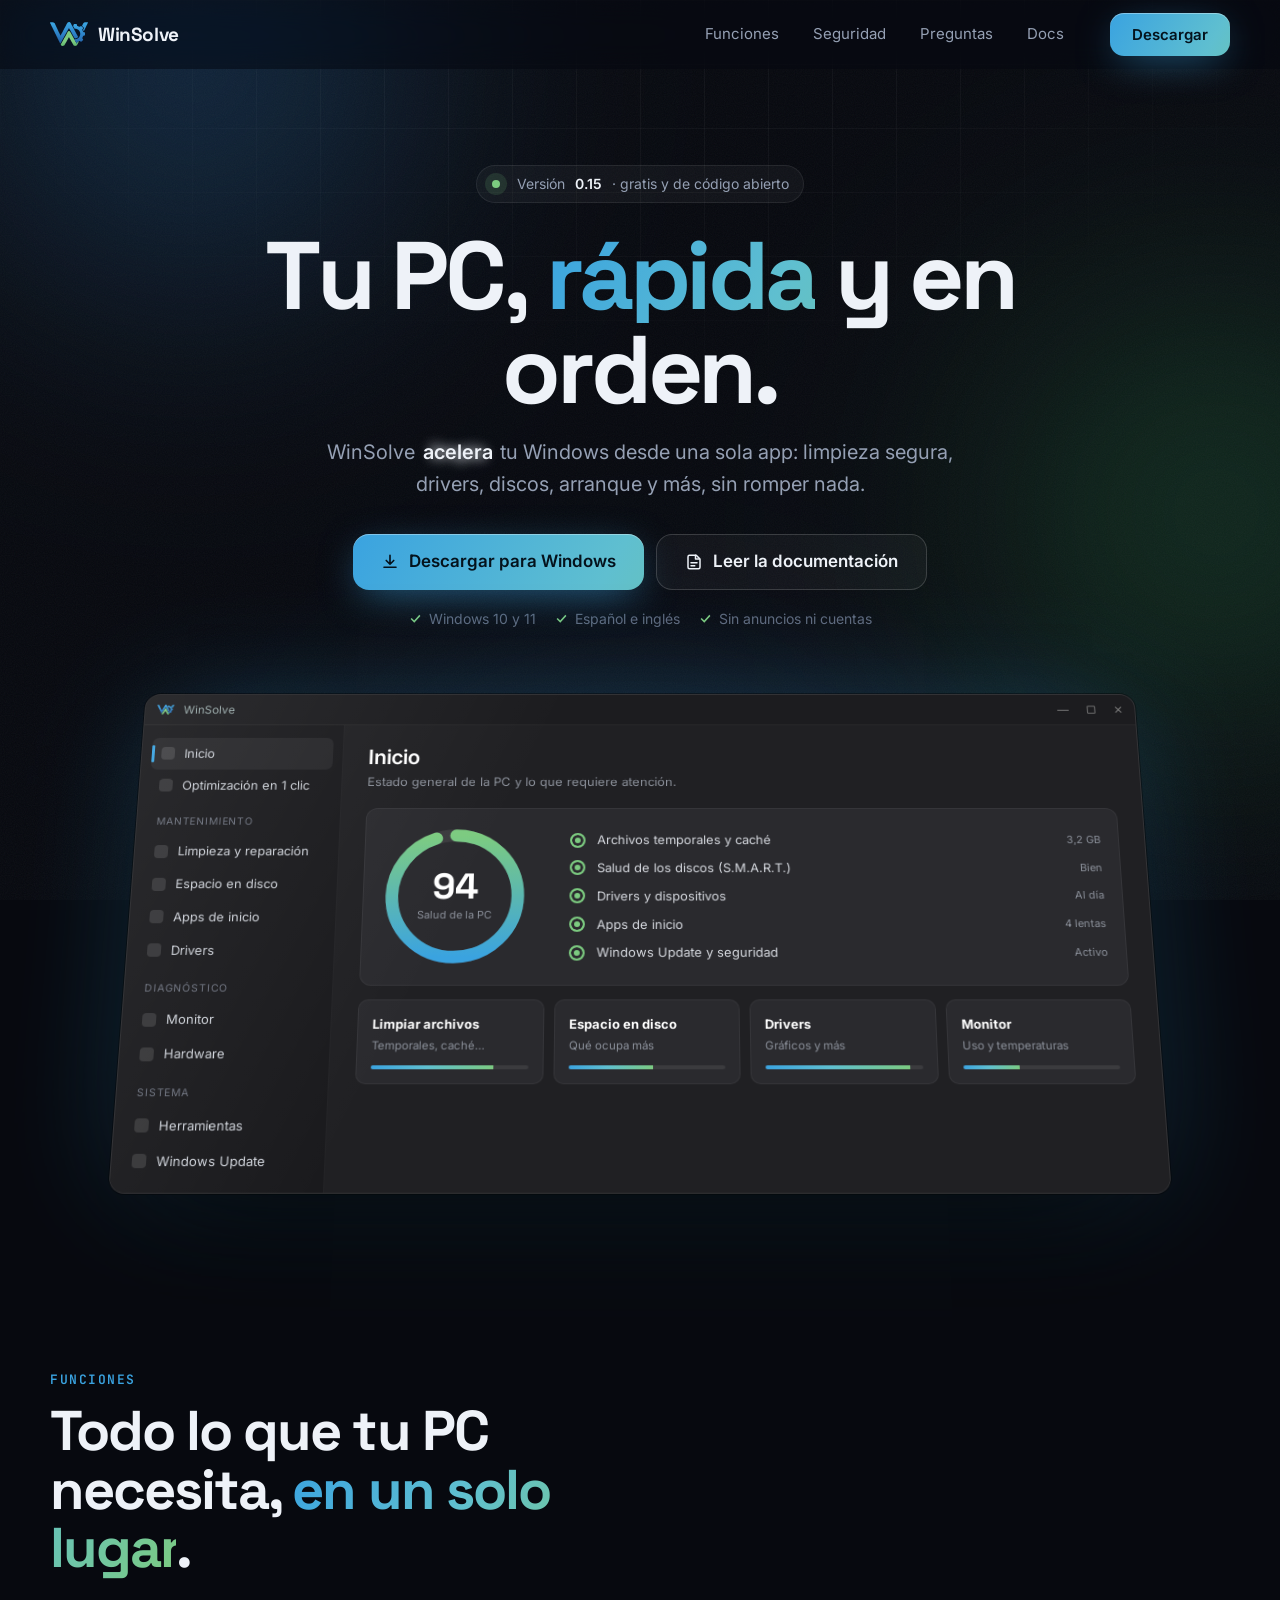
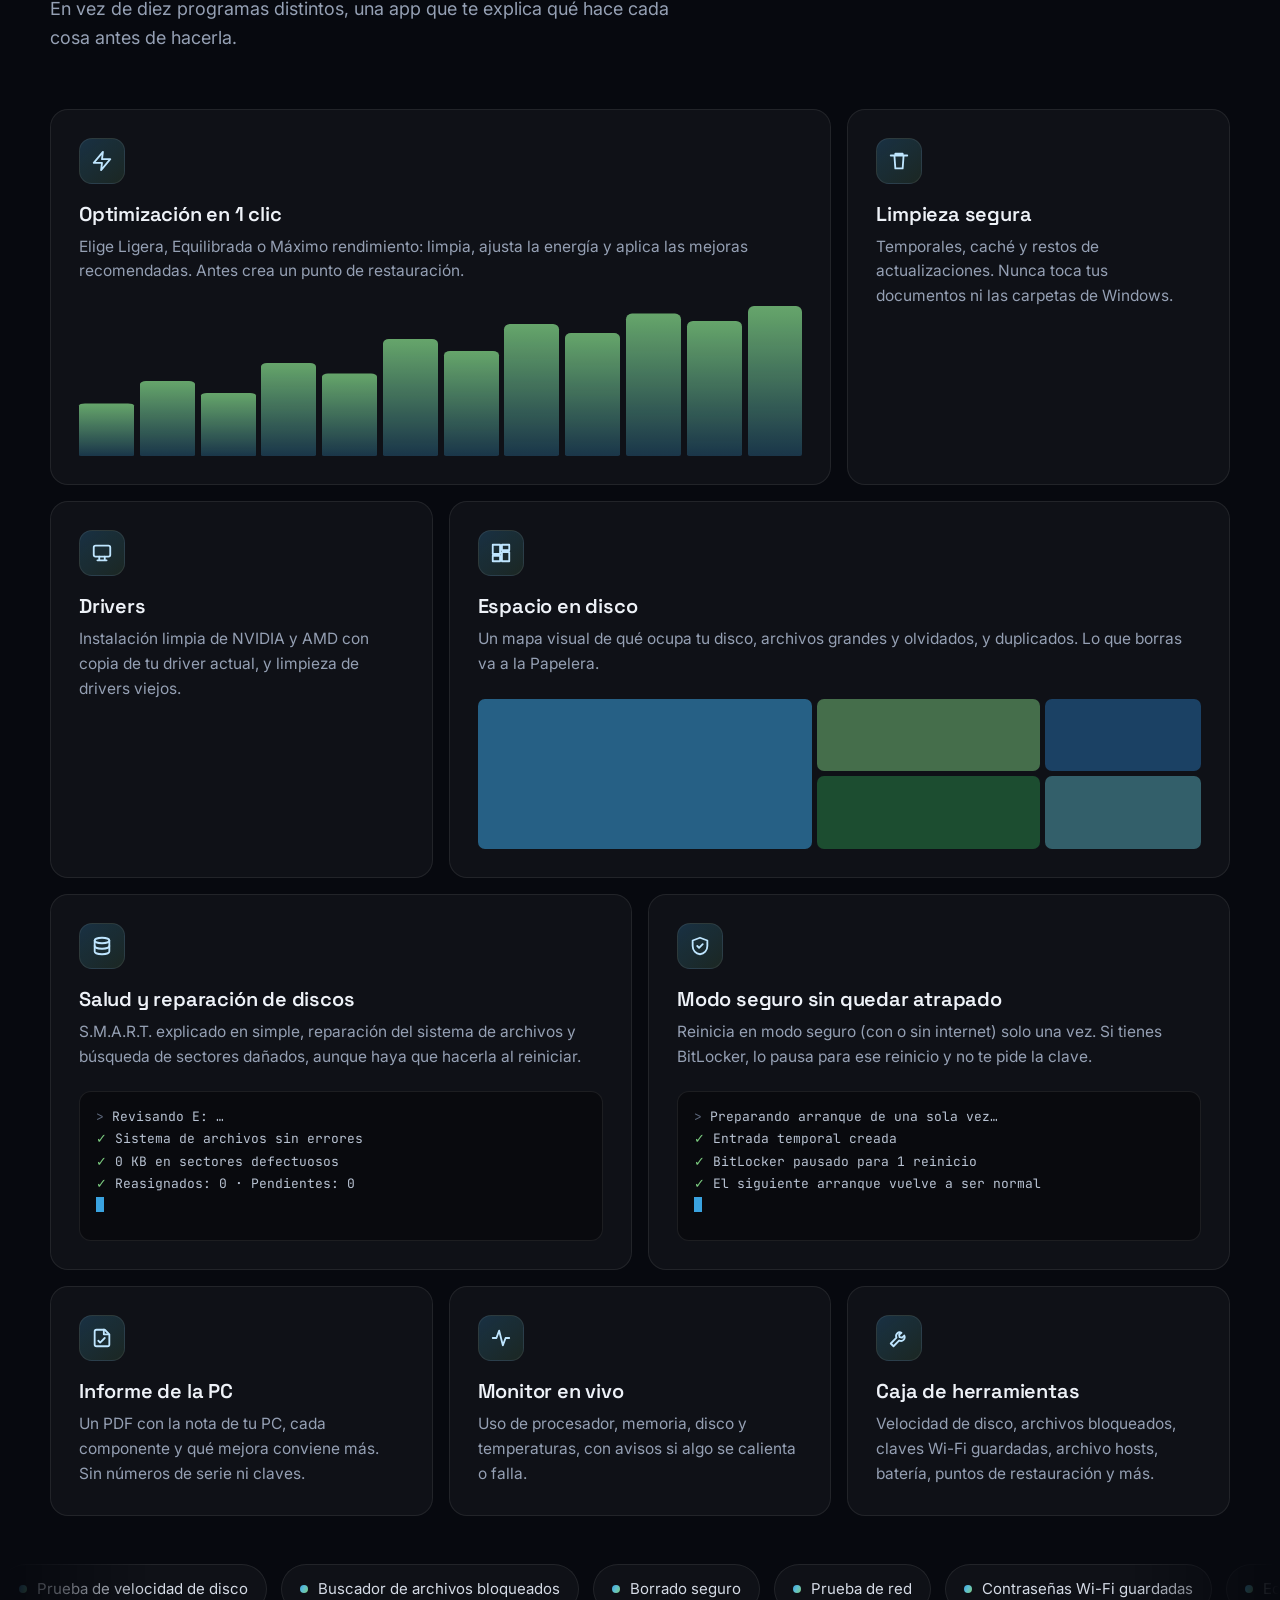
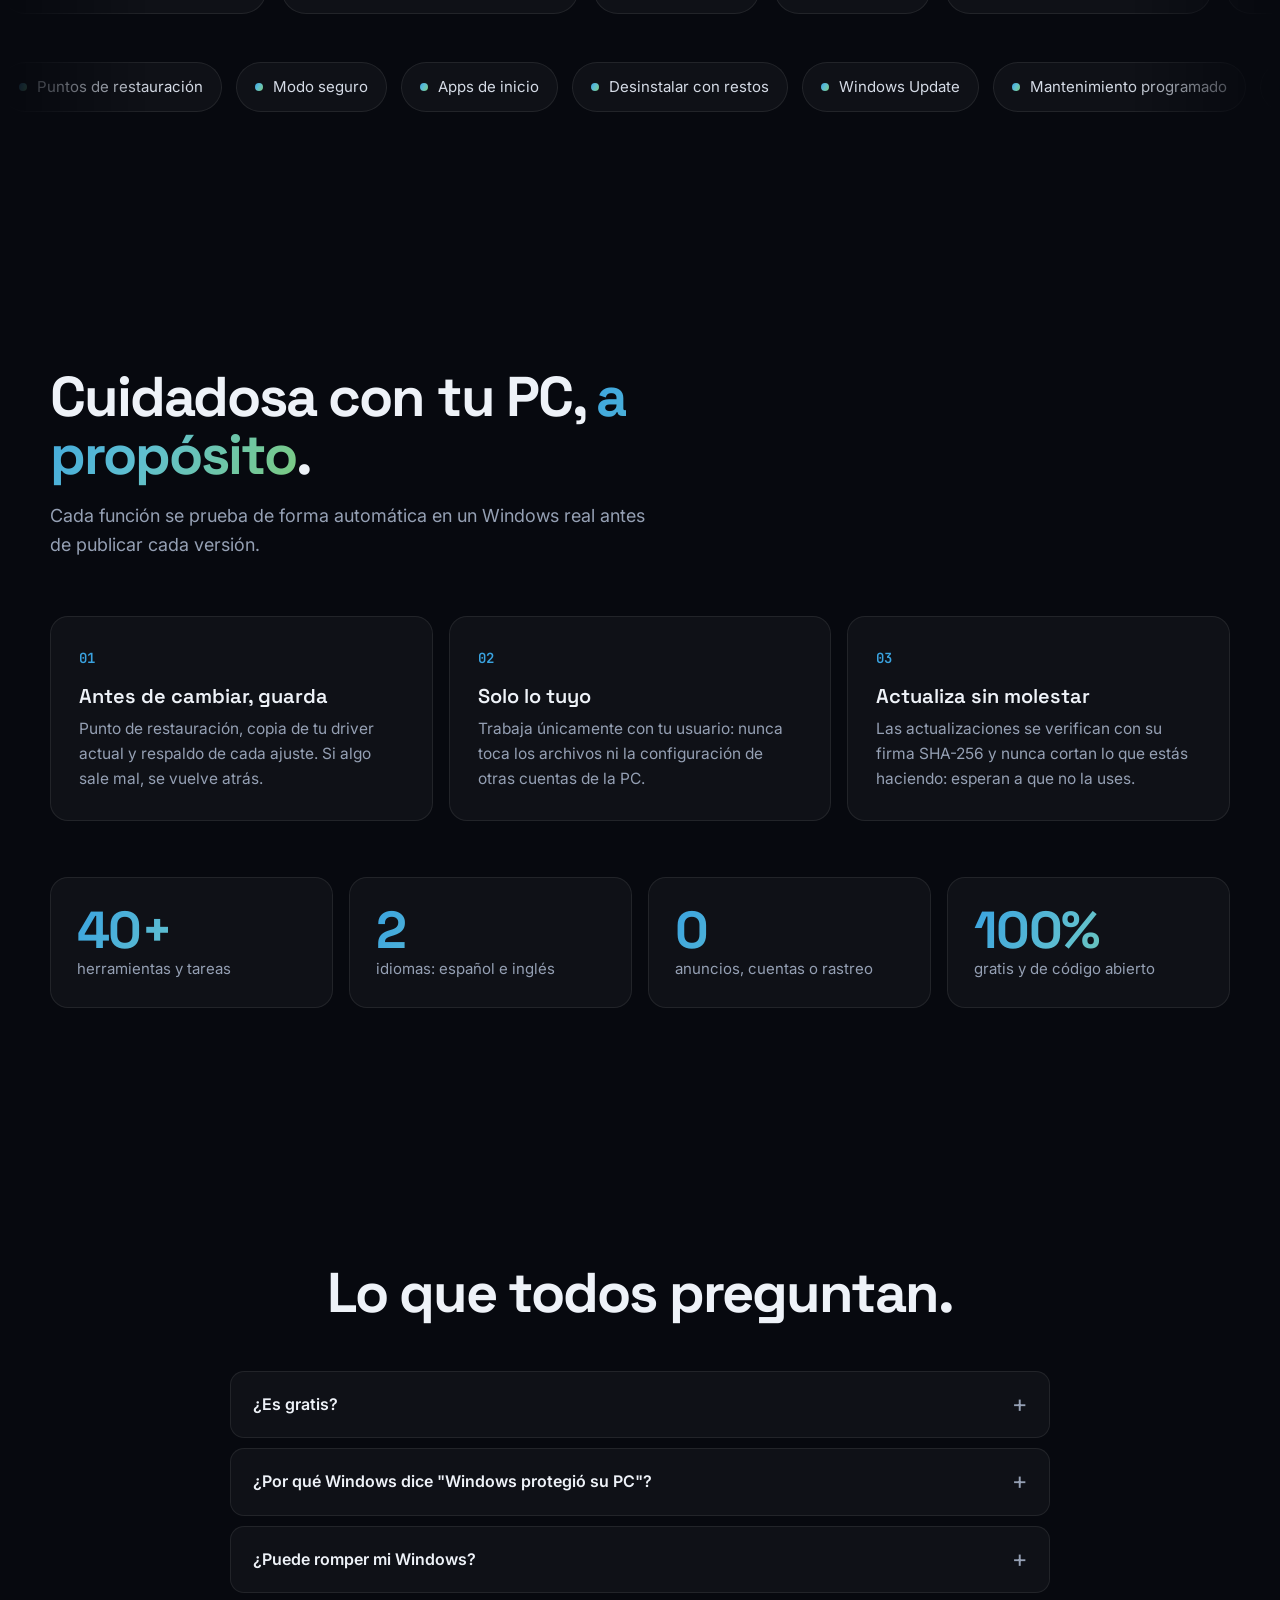
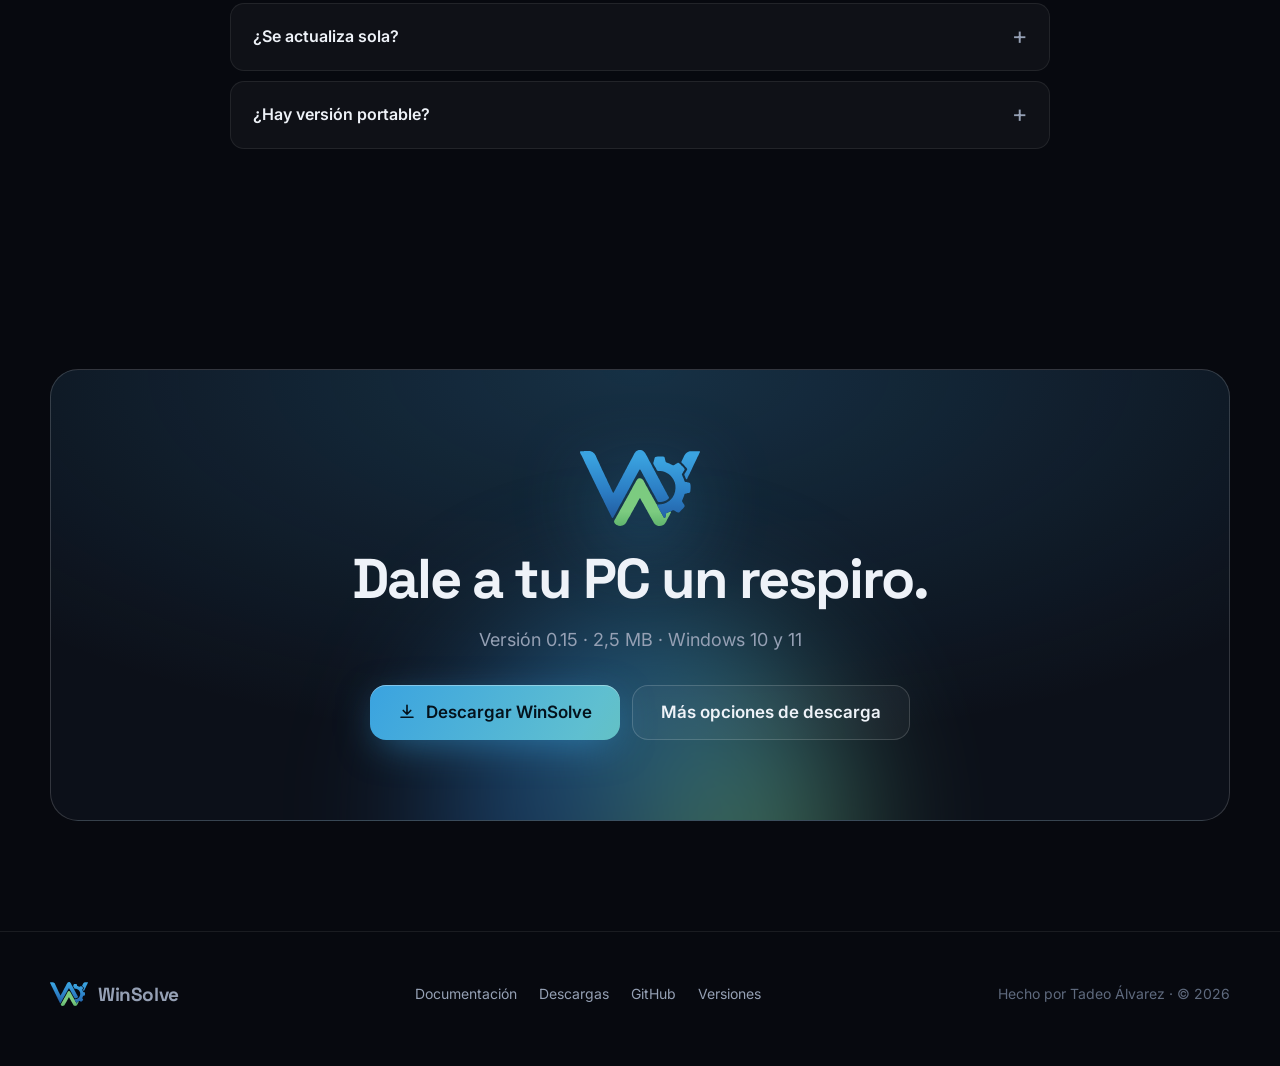
==== website/index.html @ 89dc23bc "Website: animated home page and docs with downloads, published with GitHub Pages website/ is a stati" ====
<!doctype html>
<html lang="es">
<head>
  <meta charset="utf-8">
  <meta name="viewport" content="width=device-width, initial-scale=1">
  <title>WinSolve — La navaja suiza para Windows</title>
  <meta name="description" content="WinSolve limpia, repara y acelera tu PC con Windows: limpieza segura, drivers, reparación de discos, modo seguro, informe de la PC y más. Gratis.">
  <meta name="theme-color" content="#07090f">
  <meta property="og:title" content="WinSolve — La navaja suiza para Windows">
  <meta property="og:description" content="Limpia, repara y acelera tu PC con Windows. Gratis y de código abierto.">
  <meta property="og:image" content="assets/logo-256.png">
  <link rel="icon" href="favicon.ico">
  <link rel="preconnect" href="https://fonts.googleapis.com">
  <link rel="preconnect" href="https://fonts.gstatic.com" crossorigin>
  <link href="https://fonts.googleapis.com/css2?family=Inter:wght@400;500;600;700&family=JetBrains+Mono:wght@500;600&family=Space+Grotesk:wght@500;600;700&display=swap" rel="stylesheet">
  <link rel="stylesheet" href="assets/site.css">
</head>
<body>
  <div class="progress" aria-hidden="true"></div>
  <div class="bg" aria-hidden="true"><div class="blob b1"></div><div class="blob b2"></div><div class="blob b3"></div><div class="grid"></div><div class="noise"></div></div>

  <nav class="nav">
    <div class="wrap">
      <a class="brand" href="#top"><img src="assets/logo.svg" alt="">WinSolve</a>
      <div class="links">
        <a href="#funciones">Funciones</a>
        <a href="#seguridad">Seguridad</a>
        <a href="#faq">Preguntas</a>
        <a class="keep" href="docs/">Docs</a>
      </div>
      <a class="btn primary cta" href="docs/#descargar">Descargar</a>
    </div>
  </nav>

  <header class="hero" id="top">
    <div class="wrap">
      <span class="badge reveal"><span class="dot"></span>Versión <b data-version>0.15</b> · gratis y de código abierto</span>
      <h1 class="split">Tu PC, <span class="grad">rápida</span> y en orden.</h1>
      <p class="lead reveal" style="--d:.5s">
        WinSolve
        <span class="rotator" aria-live="polite"><span>limpia</span><span>repara</span><span>acelera</span><span>protege</span></span>
        tu Windows desde una sola app: limpieza segura, drivers, discos, arranque y más, sin romper nada.
      </p>
      <div class="actions reveal" style="--d:.65s">
        <a class="btn primary big magnetic" href="https://github.com/TadeeUY/WinSolve/releases/latest/download/WinSolveSetup.exe">
          <svg viewBox="0 0 24 24" fill="none" stroke="currentColor" stroke-width="2.2" stroke-linecap="round" stroke-linejoin="round"><path d="M12 3v12m0 0 5-5m-5 5-5-5M4 19h16"/></svg>
          Descargar para Windows
        </a>
        <a class="btn big" href="docs/">
          <svg viewBox="0 0 24 24" fill="none" stroke="currentColor" stroke-width="2" stroke-linecap="round" stroke-linejoin="round"><path d="M4 5a2 2 0 0 1 2-2h9l5 5v11a2 2 0 0 1-2 2H6a2 2 0 0 1-2-2z"/><path d="M14 3v5h5M8 13h8M8 17h5"/></svg>
          Leer la documentación
        </a>
      </div>
      <div class="meta reveal" style="--d:.8s">
        <span><svg viewBox="0 0 24 24" fill="none" stroke="currentColor" stroke-width="2.4"><path d="m5 12 5 5 9-10"/></svg>Windows 10 y 11</span>
        <span><svg viewBox="0 0 24 24" fill="none" stroke="currentColor" stroke-width="2.4"><path d="m5 12 5 5 9-10"/></svg>Español e inglés</span>
        <span><svg viewBox="0 0 24 24" fill="none" stroke="currentColor" stroke-width="2.4"><path d="m5 12 5 5 9-10"/></svg>Sin anuncios ni cuentas</span>
      </div>

      <div class="stage reveal" style="--d:.9s">
        <div class="window" role="img" aria-label="Vista de la app WinSolve analizando la PC">
          <svg width="0" height="0" style="position:absolute"><defs><linearGradient id="rg" x1="0" x2="1"><stop offset="0" stop-color="#3aa3e0"/><stop offset="1" stop-color="#7ccb80"/></linearGradient></defs></svg>
          <div class="titlebar"><img src="assets/logo.svg" alt="">WinSolve<span class="ctl"><span>—</span><span>▢</span><span>✕</span></span></div>
          <div class="app">
            <aside class="side">
              <div class="it on"><i></i>Inicio</div>
              <div class="it"><i></i>Optimización en 1 clic</div>
              <div class="grp">MANTENIMIENTO</div>
              <div class="it"><i></i>Limpieza y reparación</div>
              <div class="it"><i></i>Espacio en disco</div>
              <div class="it"><i></i>Apps de inicio</div>
              <div class="it"><i></i>Drivers</div>
              <div class="grp">DIAGNÓSTICO</div>
              <div class="it"><i></i>Monitor</div>
              <div class="it"><i></i>Hardware</div>
              <div class="grp">SISTEMA</div>
              <div class="it"><i></i>Herramientas</div>
              <div class="it"><i></i>Windows Update</div>
            </aside>
            <div class="main">
              <h4>Inicio</h4>
              <div class="sub">Estado general de la PC y lo que requiere atención.</div>
              <div class="health">
                <div class="ring">
                  <svg viewBox="0 0 140 140" width="150" height="150"><circle class="track" cx="70" cy="70" r="60" fill="none" stroke-width="12"/><circle class="val" cx="70" cy="70" r="60" fill="none" stroke-width="12"/></svg>
                  <div class="num"><div><b>0</b><small>Salud de la PC</small></div></div>
                </div>
                <div class="checks">
                  <div class="check"><span class="st"></span>Archivos temporales y caché<span class="tag">3,2 GB</span></div>
                  <div class="check"><span class="st"></span>Salud de los discos (S.M.A.R.T.)<span class="tag">Bien</span></div>
                  <div class="check"><span class="st"></span>Drivers y dispositivos<span class="tag">Al día</span></div>
                  <div class="check"><span class="st"></span>Apps de inicio<span class="tag">4 lentas</span></div>
                  <div class="check"><span class="st"></span>Windows Update y seguridad<span class="tag">Activo</span></div>
                </div>
              </div>
              <div class="tiles">
                <div class="tile"><b>Limpiar archivos</b><span>Temporales, caché…</span><div class="bar"><i data-w="78%"></i></div></div>
                <div class="tile"><b>Espacio en disco</b><span>Qué ocupa más</span><div class="bar"><i data-w="54%"></i></div></div>
                <div class="tile"><b>Drivers</b><span>Gráficos y más</span><div class="bar"><i data-w="92%"></i></div></div>
                <div class="tile"><b>Monitor</b><span>Uso y temperaturas</span><div class="bar"><i data-w="36%"></i></div></div>
              </div>
            </div>
          </div>
        </div>
      </div>
    </div>
  </header>

  <section id="funciones">
    <div class="wrap">
      <span class="eyebrow reveal">Funciones</span>
      <h2 class="h2 reveal">Todo lo que tu PC necesita, <span class="grad">en un solo lugar</span>.</h2>
      <p class="sec-lead reveal">En vez de diez programas distintos, una app que te explica qué hace cada cosa antes de hacerla.</p>

      <div class="bento" data-stagger>
        <article class="card c4 reveal">
          <div class="ico"><svg viewBox="0 0 24 24" fill="none" stroke="currentColor" stroke-width="2" stroke-linecap="round" stroke-linejoin="round"><path d="M13 2 3 14h9l-1 8 10-12h-9z"/></svg></div>
          <h3>Optimización en 1 clic</h3>
          <p>Elige Ligera, Equilibrada o Máximo rendimiento: limpia, ajusta la energía y aplica las mejoras recomendadas. Antes crea un punto de restauración.</p>
          <div class="viz"><div class="bars"><i style="--h:.35"></i><i style="--h:.5"></i><i style="--h:.42"></i><i style="--h:.62"></i><i style="--h:.55"></i><i style="--h:.78"></i><i style="--h:.7"></i><i style="--h:.88"></i><i style="--h:.82"></i><i style="--h:.95"></i><i style="--h:.9"></i><i style="--h:1"></i></div></div>
        </article>
        <article class="card c2 reveal">
          <div class="ico"><svg viewBox="0 0 24 24" fill="none" stroke="currentColor" stroke-width="2" stroke-linecap="round" stroke-linejoin="round"><path d="M3 6h18M8 6V4h8v2m-9 0 1 14h8l1-14"/></svg></div>
          <h3>Limpieza segura</h3>
          <p>Temporales, caché y restos de actualizaciones. Nunca toca tus documentos ni las carpetas de Windows.</p>
        </article>
        <article class="card c2 reveal">
          <div class="ico"><svg viewBox="0 0 24 24" fill="none" stroke="currentColor" stroke-width="2" stroke-linecap="round" stroke-linejoin="round"><rect x="3" y="4" width="18" height="12" rx="2"/><path d="M7 20h10M9 16v4m6-4v4"/></svg></div>
          <h3>Drivers</h3>
          <p>Instalación limpia de NVIDIA y AMD con copia de tu driver actual, y limpieza de drivers viejos.</p>
        </article>
        <article class="card c4 reveal">
          <div class="ico"><svg viewBox="0 0 24 24" fill="none" stroke="currentColor" stroke-width="2" stroke-linecap="round" stroke-linejoin="round"><path d="M3 3h8v10H3zM13 3h8v6h-8zM13 11h8v10h-8zM3 15h8v6H3z"/></svg></div>
          <h3>Espacio en disco</h3>
          <p>Un mapa visual de qué ocupa tu disco, archivos grandes y olvidados, y duplicados. Lo que borras va a la Papelera.</p>
          <div class="viz"><div class="treemap"><i></i><i></i><i></i><i></i><i></i></div></div>
        </article>
        <article class="card c3 reveal">
          <div class="ico"><svg viewBox="0 0 24 24" fill="none" stroke="currentColor" stroke-width="2" stroke-linecap="round" stroke-linejoin="round"><ellipse cx="12" cy="6" rx="8" ry="3"/><path d="M4 6v12c0 1.7 3.6 3 8 3s8-1.3 8-3V6"/><path d="M4 12c0 1.7 3.6 3 8 3s8-1.3 8-3"/></svg></div>
          <h3>Salud y reparación de discos</h3>
          <p>S.M.A.R.T. explicado en simple, reparación del sistema de archivos y búsqueda de sectores dañados, aunque haya que hacerla al reiniciar.</p>
          <div class="viz"><div class="term"><span class="dim">&gt;</span> Revisando E: …<br><span class="ok">✓</span> Sistema de archivos sin errores<br><span class="ok">✓</span> 0 KB en sectores defectuosos<br><span class="ok">✓</span> Reasignados: 0 · Pendientes: 0<br><span class="cursor"></span></div></div>
        </article>
        <article class="card c3 reveal">
          <div class="ico"><svg viewBox="0 0 24 24" fill="none" stroke="currentColor" stroke-width="2" stroke-linecap="round" stroke-linejoin="round"><path d="M12 3 4 6v6c0 5 3.4 8.6 8 9 4.6-.4 8-4 8-9V6z"/><path d="m9 12 2 2 4-4"/></svg></div>
          <h3>Modo seguro sin quedar atrapado</h3>
          <p>Reinicia en modo seguro (con o sin internet) solo una vez. Si tienes BitLocker, lo pausa para ese reinicio y no te pide la clave.</p>
          <div class="viz"><div class="term"><span class="dim">&gt;</span> Preparando arranque de una sola vez…<br><span class="ok">✓</span> Entrada temporal creada<br><span class="ok">✓</span> BitLocker pausado para 1 reinicio<br><span class="ok">✓</span> El siguiente arranque vuelve a ser normal<br><span class="cursor"></span></div></div>
        </article>
        <article class="card c2 reveal">
          <div class="ico"><svg viewBox="0 0 24 24" fill="none" stroke="currentColor" stroke-width="2" stroke-linecap="round" stroke-linejoin="round"><path d="M4 5a2 2 0 0 1 2-2h9l5 5v11a2 2 0 0 1-2 2H6a2 2 0 0 1-2-2z"/><path d="M14 3v5h5"/><path d="M8 15l2 2 5-5"/></svg></div>
          <h3>Informe de la PC</h3>
          <p>Un PDF con la nota de tu PC, cada componente y qué mejora conviene más. Sin números de serie ni claves.</p>
        </article>
        <article class="card c2 reveal">
          <div class="ico"><svg viewBox="0 0 24 24" fill="none" stroke="currentColor" stroke-width="2" stroke-linecap="round" stroke-linejoin="round"><path d="M3 12h4l3-8 4 16 3-8h4"/></svg></div>
          <h3>Monitor en vivo</h3>
          <p>Uso de procesador, memoria, disco y temperaturas, con avisos si algo se calienta o falla.</p>
        </article>
        <article class="card c2 reveal">
          <div class="ico"><svg viewBox="0 0 24 24" fill="none" stroke="currentColor" stroke-width="2" stroke-linecap="round" stroke-linejoin="round"><path d="M14.7 6.3a4 4 0 0 0-5.4 5.4L3 18l3 3 6.3-6.3a4 4 0 0 0 5.4-5.4l-2.4 2.4-2.6-.6-.6-2.6z"/></svg></div>
          <h3>Caja de herramientas</h3>
          <p>Velocidad de disco, archivos bloqueados, claves Wi-Fi guardadas, archivo hosts, batería, puntos de restauración y más.</p>
        </article>
      </div>
    </div>

    <div class="marquee" aria-label="Herramientas incluidas">
      <div class="track">
        <span class="chip"><i></i>Prueba de velocidad de disco</span><span class="chip"><i></i>Buscador de archivos bloqueados</span><span class="chip"><i></i>Borrado seguro</span><span class="chip"><i></i>Prueba de red</span><span class="chip"><i></i>Contraseñas Wi-Fi guardadas</span><span class="chip"><i></i>Editor del archivo hosts</span><span class="chip"><i></i>Informe de batería</span><span class="chip"><i></i>Menú de clic derecho</span>
      </div>
    </div>
    <div class="marquee rev" aria-hidden="true">
      <div class="track">
        <span class="chip"><i></i>Puntos de restauración</span><span class="chip"><i></i>Modo seguro</span><span class="chip"><i></i>Apps de inicio</span><span class="chip"><i></i>Desinstalar con restos</span><span class="chip"><i></i>Windows Update</span><span class="chip"><i></i>Mantenimiento programado</span><span class="chip"><i></i>Ajustes de privacidad</span><span class="chip"><i></i>Duplicados</span>
      </div>
    </div>
  </section>

  <section id="seguridad">
    <div class="wrap">
      <span class="eyebrow reveal">Hecha para no romper nada</span>
      <h2 class="h2 reveal">Cuidadosa con tu PC, <span class="grad">a propósito</span>.</h2>
      <p class="sec-lead reveal">Cada función se prueba de forma automática en un Windows real antes de publicar cada versión.</p>
      <div class="steps" data-stagger>
        <div class="step reveal"><h3>Antes de cambiar, guarda</h3><p>Punto de restauración, copia de tu driver actual y respaldo de cada ajuste. Si algo sale mal, se vuelve atrás.</p></div>
        <div class="step reveal"><h3>Solo lo tuyo</h3><p>Trabaja únicamente con tu usuario: nunca toca los archivos ni la configuración de otras cuentas de la PC.</p></div>
        <div class="step reveal"><h3>Actualiza sin molestar</h3><p>Las actualizaciones se verifican con su firma SHA-256 y nunca cortan lo que estás haciendo: esperan a que no la uses.</p></div>
      </div>
      <div class="stats" data-stagger>
        <div class="stat reveal"><b data-count="40" data-suffix="+">0</b><span>herramientas y tareas</span></div>
        <div class="stat reveal"><b data-count="2">0</b><span>idiomas: español e inglés</span></div>
        <div class="stat reveal"><b data-count="0">0</b><span>anuncios, cuentas o rastreo</span></div>
        <div class="stat reveal"><b data-count="100" data-suffix="%">0</b><span>gratis y de código abierto</span></div>
      </div>
    </div>
  </section>

  <section id="faq">
    <div class="wrap center">
      <span class="eyebrow reveal">Preguntas frecuentes</span>
      <h2 class="h2 reveal">Lo que todos preguntan.</h2>
      <div class="faq" style="text-align:left" data-stagger>
        <details class="reveal"><summary>¿Es gratis?</summary><p>Sí, totalmente. No tiene versión paga, anuncios ni cuenta. El código está en GitHub.</p></details>
        <details class="reveal"><summary>¿Por qué Windows dice "Windows protegió su PC"?</summary><p>Porque el instalador todavía no tiene firma digital y SmartScreen no conoce el archivo. Toca <b>Más información → Ejecutar de todas formas</b>. Puedes comprobar que el archivo es el original con su SHA-256, que aparece en la página de descarga.</p></details>
        <details class="reveal"><summary>¿Puede romper mi Windows?</summary><p>Está hecha para no hacerlo: antes de cambios grandes crea un punto de restauración, guarda copias de lo que modifica y nunca borra tus archivos personales ni carpetas del sistema. Todo lo que borra a mano va a la Papelera.</p></details>
        <details class="reveal"><summary>¿Se actualiza sola?</summary><p>Te avisa cuando hay una versión nueva. Si activas la actualización automática, se instala sola sin abrir ventanas y sin cortar nada de lo que estés haciendo.</p></details>
        <details class="reveal"><summary>¿Hay versión portable?</summary><p>Sí: <b>WinSolve-Portable.exe</b> funciona sin instalar, por ejemplo desde un pendrive.</p></details>
      </div>
    </div>
  </section>

  <section>
    <div class="wrap">
      <div class="cta-box reveal">
        <div class="orb" aria-hidden="true"></div>
        <img class="logo" src="assets/logo.svg" alt="">
        <h2 class="h2" style="margin-inline:auto">Dale a tu PC un respiro.</h2>
        <p class="sec-lead" style="margin:0 auto 30px">Versión <span data-version>0.15</span> · <span data-size-setup>2,5 MB</span> · Windows 10 y 11</p>
        <div class="actions" style="display:flex;flex-wrap:wrap;gap:12px;justify-content:center">
          <a class="btn primary big magnetic" href="https://github.com/TadeeUY/WinSolve/releases/latest/download/WinSolveSetup.exe">
            <svg viewBox="0 0 24 24" fill="none" stroke="currentColor" stroke-width="2.2" stroke-linecap="round" stroke-linejoin="round"><path d="M12 3v12m0 0 5-5m-5 5-5-5M4 19h16"/></svg>
            Descargar WinSolve
          </a>
          <a class="btn big" href="docs/#descargar">Más opciones de descarga</a>
        </div>
      </div>
    </div>
  </section>

  <footer>
    <div class="wrap">
      <a class="brand" href="#top"><img src="assets/logo.svg" alt="">WinSolve</a>
      <div class="fl">
        <a href="docs/">Documentación</a>
        <a href="docs/#descargar">Descargas</a>
        <a href="https://github.com/TadeeUY/WinSolve">GitHub</a>
        <a href="https://github.com/TadeeUY/WinSolve/releases">Versiones</a>
      </div>
      <span>Hecho por Tadeo Álvarez · © <span id="yr">2026</span></span>
    </div>
  </footer>

  <script src="assets/site.js"></script>
  <script>document.getElementById("yr").textContent = new Date().getFullYear();</script>
</body>
</html>
---- website/assets/site.css ----
/* WinSolve website: shared styles for the home page and the docs. */
:root {
  --bg: #07090f;
  --bg-2: #0c1019;
  --card: rgba(255, 255, 255, 0.035);
  --card-solid: #111624;
  --border: rgba(255, 255, 255, 0.08);
  --border-hi: rgba(255, 255, 255, 0.16);
  --text: #eef2f8;
  --muted: #95a0b4;
  --dim: #5f6a7e;
  --blue: #3aa3e0;
  --blue-2: #2b7cc3;
  --blue-3: #1e4f92;
  --green: #7ccb80;
  --green-2: #2a8a4a;
  --warn: #f2c94c;
  --grad: linear-gradient(120deg, #3aa3e0 0%, #5fbfd0 45%, #7ccb80 100%);
  --radius: 18px;
  --shadow: 0 30px 80px -30px rgba(0, 0, 0, 0.7);
  --font: "Inter", system-ui, -apple-system, "Segoe UI", sans-serif;
  --display: "Space Grotesk", "Inter", system-ui, sans-serif;
  --mono: "JetBrains Mono", ui-monospace, Consolas, monospace;
}

* { box-sizing: border-box; }
html { scroll-behavior: smooth; -webkit-text-size-adjust: 100%; }
body {
  margin: 0;
  background: var(--bg);
  color: var(--text);
  font: 400 16px/1.6 var(--font);
  overflow-x: hidden;
  -webkit-font-smoothing: antialiased;
}
::selection { background: rgba(58, 163, 224, 0.35); }
a { color: inherit; text-decoration: none; }
img, svg { display: block; max-width: 100%; }
.wrap { width: min(1180px, 100% - 32px); margin-inline: auto; }

/* ───────── Background: aurora + grid + noise ───────── */
.bg { position: fixed; inset: 0; z-index: -1; overflow: hidden; pointer-events: none; }
.bg .blob {
  position: absolute; width: 60vmax; height: 60vmax; border-radius: 50%;
  filter: blur(90px); opacity: 0.32; mix-blend-mode: screen;
  animation: drift 26s ease-in-out infinite alternate;
}
.bg .b1 { background: radial-gradient(circle, #2b7cc3 0%, transparent 65%); top: -25vmax; left: -15vmax; }
.bg .b2 { background: radial-gradient(circle, #2a8a4a 0%, transparent 65%); top: 10vmax; right: -25vmax; animation-duration: 32s; animation-delay: -8s; }
.bg .b3 { background: radial-gradient(circle, #1e4f92 0%, transparent 65%); bottom: -35vmax; left: 20vmax; animation-duration: 38s; animation-delay: -16s; }
@keyframes drift {
  0% { transform: translate(0, 0) scale(1); }
  50% { transform: translate(6vmax, 4vmax) scale(1.12); }
  100% { transform: translate(-4vmax, 7vmax) scale(0.95); }
}
.bg .grid {
  position: absolute; inset: 0;
  background-image:
    linear-gradient(rgba(255, 255, 255, 0.035) 1px, transparent 1px),
    linear-gradient(90deg, rgba(255, 255, 255, 0.035) 1px, transparent 1px);
  background-size: 64px 64px;
  mask-image: radial-gradient(ellipse 80% 60% at 50% 0%, #000 30%, transparent 75%);
  -webkit-mask-image: radial-gradient(ellipse 80% 60% at 50% 0%, #000 30%, transparent 75%);
}
.bg .noise {
  position: absolute; inset: -50%; opacity: 0.05;
  background-image: url("data:image/svg+xml;utf8,<svg xmlns='http://www.w3.org/2000/svg' width='160' height='160'><filter id='n'><feTurbulence type='fractalNoise' baseFrequency='0.9' numOctaves='3' stitchTiles='stitch'/></filter><rect width='100%' height='100%' filter='url(%23n)'/></svg>");
}

/* ───────── Nav ───────── */
.nav {
  position: sticky; top: 0; z-index: 50;
  backdrop-filter: blur(14px) saturate(140%); -webkit-backdrop-filter: blur(14px) saturate(140%);
  background: rgba(7, 9, 15, 0.55);
  border-bottom: 1px solid transparent;
  transition: border-color .3s, background .3s;
}
.nav.scrolled { border-bottom-color: var(--border); background: rgba(7, 9, 15, 0.78); }
.nav .wrap { display: flex; align-items: center; gap: 24px; height: 68px; }
.brand { display: flex; align-items: center; gap: 10px; font: 700 19px/1 var(--display); letter-spacing: -0.02em; }
.brand img { width: 38px; height: auto; }
.nav .links { display: flex; gap: 6px; margin-left: auto; }
.nav .links a {
  padding: 8px 14px; border-radius: 999px; color: var(--muted); font-size: 15px;
  transition: color .2s, background .2s;
}
.nav .links a:hover, .nav .links a.active { color: var(--text); background: rgba(255, 255, 255, 0.06); }
.nav .cta { margin-left: 8px; }
@media (max-width: 760px) {
  .nav .links a:not(.keep) { display: none; }
  .nav .cta { display: none; }
}

/* ───────── Buttons ───────── */
.btn {
  --x: 50%; --y: 50%;
  position: relative; display: inline-flex; align-items: center; justify-content: center; gap: 10px;
  padding: 14px 22px; border-radius: 14px; font: 600 15px/1 var(--font);
  border: 1px solid var(--border-hi); background: rgba(255, 255, 255, 0.04); color: var(--text);
  cursor: pointer; overflow: hidden; isolation: isolate;
  transition: transform .25s cubic-bezier(.2, .8, .2, 1), border-color .25s, box-shadow .25s, background .25s;
}
.btn:hover { border-color: rgba(255, 255, 255, 0.3); background: rgba(255, 255, 255, 0.07); }
.btn svg { width: 18px; height: 18px; flex: none; }
.btn.primary {
  border: 0; color: #04121c;
  background: var(--grad); background-size: 200% 100%;
  box-shadow: 0 10px 40px -10px rgba(58, 163, 224, 0.65), inset 0 1px 0 rgba(255, 255, 255, 0.35);
  animation: sheen 6s ease-in-out infinite;
}
.btn.primary::before {
  content: ""; position: absolute; inset: 0; z-index: -1;
  background: radial-gradient(160px circle at var(--x) var(--y), rgba(255, 255, 255, 0.45), transparent 60%);
  opacity: 0; transition: opacity .3s;
}
.btn.primary:hover::before { opacity: 1; }
.btn.primary:hover { box-shadow: 0 16px 60px -12px rgba(124, 203, 128, 0.7), inset 0 1px 0 rgba(255, 255, 255, 0.35); }
.btn.big { padding: 18px 28px; font-size: 17px; border-radius: 16px; }
@keyframes sheen { 0%, 100% { background-position: 0% 50%; } 50% { background-position: 100% 50%; } }
.btn small { font-weight: 500; opacity: .75; font-size: 13px; }

/* ───────── Hero ───────── */
.hero { position: relative; padding: 96px 0 40px; text-align: center; }
.badge {
  display: inline-flex; align-items: center; gap: 10px; padding: 7px 14px 7px 8px;
  border: 1px solid var(--border); border-radius: 999px; background: rgba(255, 255, 255, 0.04);
  color: var(--muted); font-size: 14px;
}
.badge .dot { position: relative; width: 22px; height: 22px; display: grid; place-items: center; border-radius: 50%; background: rgba(124, 203, 128, .15); }
.badge .dot::after { content: ""; width: 8px; height: 8px; border-radius: 50%; background: var(--green); box-shadow: 0 0 0 0 rgba(124, 203, 128, .7); animation: ping 2s infinite; }
@keyframes ping { 0% { box-shadow: 0 0 0 0 rgba(124, 203, 128, .6); } 80%, 100% { box-shadow: 0 0 0 10px rgba(124, 203, 128, 0); } }
.badge b { color: var(--text); font-weight: 600; }
.hero h1 {
  margin: 26px auto 18px; max-width: 14ch;
  font: 700 clamp(44px, 8.4vw, 96px)/0.98 var(--display); letter-spacing: -0.045em;
}
.hero h1 .grad {
  background: var(--grad); background-size: 200% 100%; -webkit-background-clip: text; background-clip: text; color: transparent;
  animation: sheen 8s ease-in-out infinite;
}
.rotator { display: inline-grid; vertical-align: bottom; color: var(--text); font-weight: 600; }
.rotator span { grid-area: 1 / 1; opacity: 0; transform: translateY(40%) rotateX(-60deg); filter: blur(6px); transition: all .7s cubic-bezier(.2, .8, .2, 1); }
.rotator span.on { opacity: 1; transform: none; filter: none; }
.rotator span.off { opacity: 0; transform: translateY(-40%) rotateX(60deg); filter: blur(6px); }
.hero p.lead { max-width: 640px; margin: 0 auto; color: var(--muted); font-size: clamp(17px, 2.2vw, 20px); }
.hero .actions { display: flex; flex-wrap: wrap; justify-content: center; gap: 12px; margin-top: 34px; }
.hero .meta { margin-top: 18px; color: var(--dim); font-size: 14px; display: flex; flex-wrap: wrap; justify-content: center; gap: 6px 18px; }
.hero .meta span { display: inline-flex; align-items: center; gap: 6px; }
.hero .meta svg { width: 15px; height: 15px; color: var(--green); }

/* Split letters (hero title) */
.split .ch { display: inline-block; opacity: 0; transform: translateY(0.5em); filter: blur(8px); animation: rise .9s cubic-bezier(.2, .8, .2, 1) forwards; }
.split .grad.ch { animation: rise .9s cubic-bezier(.2, .8, .2, 1) forwards, sheen 8s ease-in-out infinite; }
@keyframes rise { to { opacity: 1; transform: none; filter: none; } }

/* ───────── App mockup ───────── */
.stage { perspective: 1600px; margin: 64px auto 0; max-width: 1040px; }
.window {
  position: relative; border-radius: 16px; overflow: hidden;
  background: #1c1c1f; border: 1px solid rgba(255, 255, 255, 0.1);
  box-shadow: 0 60px 120px -40px rgba(0, 0, 0, .85), 0 0 0 1px rgba(0, 0, 0, .4), 0 0 120px -20px rgba(58, 163, 224, .35);
  transform: rotateX(16deg) scale(.94); transform-origin: 50% 0;
  transition: transform .2s linear;
  text-align: left; font-size: 13px;
}
.window::after {
  content: ""; position: absolute; inset: 0; pointer-events: none;
  background: linear-gradient(115deg, rgba(255, 255, 255, .07), transparent 35%);
}
.titlebar { height: 34px; display: flex; align-items: center; gap: 10px; padding: 0 12px; color: #9aa; font-size: 12px; border-bottom: 1px solid rgba(255, 255, 255, .05); }
.titlebar img { width: 18px; }
.titlebar .ctl { margin-left: auto; display: flex; gap: 18px; color: #777; }
.app { display: grid; grid-template-columns: 210px 1fr; min-height: 470px; }
.side { background: #1a1a1d; padding: 14px 10px; border-right: 1px solid rgba(255, 255, 255, .04); }
.side .grp { color: #6f7480; font-size: 10.5px; letter-spacing: .08em; margin: 14px 10px 6px; }
.side .it { display: flex; align-items: center; gap: 10px; padding: 7px 10px; border-radius: 7px; color: #cfd3da; position: relative; }
.side .it i { width: 14px; height: 14px; border-radius: 4px; background: rgba(255, 255, 255, .12); flex: none; }
.side .it.on { background: rgba(255, 255, 255, .06); }
.side .it.on::before { content: ""; position: absolute; left: 0; top: 8px; bottom: 8px; width: 3px; border-radius: 3px; background: var(--blue); }
.main { padding: 22px 26px; background: #202023; }
.main h4 { margin: 0; font: 600 22px/1.2 var(--font); color: #fff; }
.main .sub { color: #8b909a; margin: 4px 0 18px; }
.health { display: grid; grid-template-columns: 170px 1fr; gap: 22px; align-items: center; padding: 18px; border-radius: 12px; background: #2a2a2e; border: 1px solid rgba(255, 255, 255, .05); }
.ring { position: relative; width: 150px; height: 150px; }
.ring svg { transform: rotate(-90deg); }
.ring .track { stroke: rgba(255, 255, 255, .08); }
.ring .val { stroke: url(#rg); stroke-linecap: round; stroke-dasharray: 380; stroke-dashoffset: 380; transition: stroke-dashoffset 2.2s cubic-bezier(.2, .8, .2, 1); }
.ring .num { position: absolute; inset: 0; display: grid; place-items: center; text-align: center; }
.ring .num b { display: block; font: 700 38px/1 var(--display); color: #fff; }
.ring .num small { color: #8b909a; font-size: 11px; }
.checks { display: grid; gap: 9px; }
.check { display: grid; grid-template-columns: 18px 1fr auto; gap: 10px; align-items: center; color: #d6d9df; opacity: .35; transition: opacity .4s; }
.check.done { opacity: 1; }
.check .st { width: 16px; height: 16px; border-radius: 50%; border: 2px solid #555; transition: all .3s; }
.check.done .st { border-color: var(--green); background: var(--green); box-shadow: inset 0 0 0 3px #2a2a2e; }
.check .tag { font-size: 11px; color: #8b909a; }
.tiles { display: grid; grid-template-columns: repeat(4, 1fr); gap: 10px; margin-top: 14px; }
.tile { padding: 14px; border-radius: 10px; background: #2a2a2e; border: 1px solid rgba(255, 255, 255, .05); }
.tile b { display: block; color: #fff; font-size: 13px; }
.tile span { color: #8b909a; font-size: 11.5px; }
.tile .bar { height: 4px; border-radius: 4px; background: rgba(255, 255, 255, .08); margin-top: 10px; overflow: hidden; }
.tile .bar i { display: block; height: 100%; width: 0; background: var(--grad); transition: width 1.8s cubic-bezier(.2, .8, .2, 1); }
@media (max-width: 820px) {
  .app { grid-template-columns: 1fr; }
  .side { display: none; }
  .health { grid-template-columns: 1fr; justify-items: center; }
  .tiles { grid-template-columns: repeat(2, 1fr); }
}

/* ───────── Sections ───────── */
section { position: relative; padding: 110px 0; }
.eyebrow { display: inline-block; font: 600 13px/1 var(--mono); letter-spacing: .12em; text-transform: uppercase; color: var(--blue); margin-bottom: 16px; }
.h2 { font: 700 clamp(34px, 5vw, 56px)/1.04 var(--display); letter-spacing: -0.035em; margin: 0 0 18px; max-width: 18ch; }
.h2 .grad { background: var(--grad); -webkit-background-clip: text; background-clip: text; color: transparent; }
.sec-lead { color: var(--muted); font-size: 18px; max-width: 620px; margin: 0; }
.center { text-align: center; }
.center .h2, .center .sec-lead { margin-inline: auto; }

/* Feature bento */
.bento { display: grid; grid-template-columns: repeat(6, 1fr); gap: 16px; margin-top: 56px; }
.card {
  --mx: 50%; --my: 50%;
  position: relative; padding: 28px; border-radius: var(--radius);
  background: var(--card); border: 1px solid var(--border);
  overflow: hidden; isolation: isolate;
  transition: border-color .3s, transform .4s cubic-bezier(.2, .8, .2, 1);
}
.card::before {
  content: ""; position: absolute; inset: 0; z-index: -1; opacity: 0; transition: opacity .35s;
  background: radial-gradient(420px circle at var(--mx) var(--my), rgba(58, 163, 224, .14), transparent 45%);
}
.card::after {
  content: ""; position: absolute; inset: 0; border-radius: inherit; padding: 1px; z-index: -1; opacity: 0; transition: opacity .35s;
  background: radial-gradient(300px circle at var(--mx) var(--my), rgba(124, 203, 128, .55), transparent 45%);
  -webkit-mask: linear-gradient(#000 0 0) content-box, linear-gradient(#000 0 0); -webkit-mask-composite: xor; mask-composite: exclude;
}
.card:hover::before, .card:hover::after { opacity: 1; }
.card:hover { transform: translateY(-4px); }
.card .ico {
  width: 46px; height: 46px; border-radius: 13px; display: grid; place-items: center; margin-bottom: 18px;
  background: linear-gradient(140deg, rgba(58, 163, 224, .22), rgba(124, 203, 128, .12));
  border: 1px solid rgba(255, 255, 255, .08); color: #bfe6ff;
}
.card .ico svg { width: 22px; height: 22px; }
.card h3 { margin: 0 0 8px; font: 600 20px/1.25 var(--display); letter-spacing: -0.01em; }
.card p { margin: 0; color: var(--muted); font-size: 15.5px; }
.c2 { grid-column: span 2; } .c3 { grid-column: span 3; } .c4 { grid-column: span 4; } .c6 { grid-column: span 6; }
@media (max-width: 900px) { .c2, .c3, .c4 { grid-column: span 3; } }
@media (max-width: 620px) { .bento { grid-template-columns: 1fr; } .c2, .c3, .c4, .c6 { grid-column: auto; } }

/* Visual inside big cards */
.viz { margin-top: 22px; height: 150px; position: relative; }
.bars { display: flex; align-items: flex-end; gap: 6px; height: 100%; }
.bars i { flex: 1; height: 100%; border-radius: 6px 6px 2px 2px; background: linear-gradient(to top, rgba(58, 163, 224, .25), rgba(124, 203, 128, .8)); transform-origin: bottom; transform: scaleY(.1); transition: transform 1.2s cubic-bezier(.2, .8, .2, 1); }
.in .bars i { transform: scaleY(var(--h)); }
.treemap { display: grid; grid-template-columns: 3fr 2fr 1.4fr; grid-template-rows: 1fr 1fr; gap: 5px; height: 100%; }
.treemap i { border-radius: 7px; opacity: 0; transform: scale(.85); transition: all .7s cubic-bezier(.2, .8, .2, 1); }
.in .treemap i { opacity: 1; transform: none; }
.treemap i:nth-child(1) { grid-row: span 2; background: rgba(58, 163, 224, .55); }
.treemap i:nth-child(2) { background: rgba(124, 203, 128, .5); transition-delay: .1s; }
.treemap i:nth-child(3) { background: rgba(43, 124, 195, .45); transition-delay: .2s; }
.treemap i:nth-child(4) { background: rgba(42, 138, 74, .5); transition-delay: .3s; }
.treemap i:nth-child(5) { background: rgba(95, 191, 208, .45); transition-delay: .4s; }
.term { font: 13px/1.7 var(--mono); color: #b9c3d3; background: rgba(0, 0, 0, .35); border: 1px solid var(--border); border-radius: 12px; padding: 14px 16px; height: 100%; overflow: hidden; }
.term .ok { color: var(--green); }
.term .dim { color: var(--dim); }
.term .cursor { display: inline-block; width: 8px; height: 15px; background: var(--blue); vertical-align: -2px; animation: blink 1s steps(1) infinite; }
@keyframes blink { 50% { opacity: 0; } }

/* Marquee */
.marquee { --gap: 14px; display: flex; overflow: hidden; gap: var(--gap); mask-image: linear-gradient(90deg, transparent, #000 12%, #000 88%, transparent); -webkit-mask-image: linear-gradient(90deg, transparent, #000 12%, #000 88%, transparent); margin-top: 48px; }
.marquee .track { display: flex; gap: var(--gap); flex: none; animation: scroll 40s linear infinite; }
.marquee.rev .track { animation-direction: reverse; animation-duration: 46s; }
.marquee:hover .track { animation-play-state: paused; }
@keyframes scroll { to { transform: translateX(calc(-100% - var(--gap))); } }
.chip { display: inline-flex; align-items: center; gap: 10px; padding: 12px 18px; border-radius: 999px; background: var(--card); border: 1px solid var(--border); color: #d5dbe6; white-space: nowrap; font-size: 15px; }
.chip i { width: 8px; height: 8px; border-radius: 50%; background: var(--grad); }

/* Stats */
.stats { display: grid; grid-template-columns: repeat(4, 1fr); gap: 16px; margin-top: 56px; }
.stat { padding: 26px; border-radius: var(--radius); background: var(--card); border: 1px solid var(--border); }
.stat b { display: block; font: 700 clamp(36px, 5vw, 52px)/1 var(--display); letter-spacing: -0.03em; background: var(--grad); -webkit-background-clip: text; background-clip: text; color: transparent; }
.stat span { color: var(--muted); font-size: 15px; }
@media (max-width: 760px) { .stats { grid-template-columns: repeat(2, 1fr); } }

/* Safety timeline */
.steps { display: grid; grid-template-columns: repeat(3, 1fr); gap: 16px; margin-top: 56px; counter-reset: s; }
.step { position: relative; padding: 28px; border-radius: var(--radius); background: var(--card); border: 1px solid var(--border); }
.step::before { counter-increment: s; content: "0" counter(s); font: 600 14px/1 var(--mono); color: var(--blue); }
.step h3 { margin: 14px 0 8px; font: 600 20px/1.25 var(--display); }
.step p { margin: 0; color: var(--muted); font-size: 15.5px; }
@media (max-width: 820px) { .steps { grid-template-columns: 1fr; } }

/* CTA */
.cta-box {
  position: relative; overflow: hidden; border-radius: 28px; padding: clamp(40px, 7vw, 80px);
  text-align: center; border: 1px solid var(--border-hi);
  background: radial-gradient(120% 140% at 50% 0%, rgba(58, 163, 224, .22), transparent 60%), var(--bg-2);
}
.cta-box .orb { position: absolute; width: 420px; height: 420px; border-radius: 50%; filter: blur(70px); opacity: .5; background: conic-gradient(from 0deg, #3aa3e0, #7ccb80, #1e4f92, #3aa3e0); animation: spin 14s linear infinite; left: 50%; top: 100%; transform: translate(-50%, -50%); }
@keyframes spin { to { transform: translate(-50%, -50%) rotate(360deg); } }
.cta-box > * { position: relative; }
.cta-box img.logo { width: 120px; margin: 0 auto 24px; filter: drop-shadow(0 20px 40px rgba(58, 163, 224, .45)); animation: float 6s ease-in-out infinite; }
@keyframes float { 50% { transform: translateY(-10px); } }

/* FAQ */
.faq { max-width: 820px; margin: 48px auto 0; display: grid; gap: 10px; }
details { border: 1px solid var(--border); border-radius: 14px; background: var(--card); padding: 0 22px; transition: border-color .3s, background .3s; }
details[open] { border-color: var(--border-hi); background: rgba(255, 255, 255, .05); }
summary { cursor: pointer; list-style: none; padding: 20px 0; font-weight: 600; display: flex; justify-content: space-between; gap: 16px; }
summary::-webkit-details-marker { display: none; }
summary::after { content: "+"; font: 400 24px/1 var(--font); color: var(--muted); transition: transform .3s; }
details[open] summary::after { transform: rotate(45deg); }
details p { margin: 0 0 20px; color: var(--muted); }

/* Footer */
footer { padding: 50px 0 60px; border-top: 1px solid var(--border); color: var(--dim); font-size: 14px; }
footer .wrap { display: flex; flex-wrap: wrap; gap: 16px 32px; align-items: center; justify-content: space-between; }
footer a { color: var(--muted); }
footer a:hover { color: var(--text); }
footer .fl { display: flex; gap: 22px; flex-wrap: wrap; }

/* Reveal on scroll */
.reveal { opacity: 0; transform: translateY(28px); filter: blur(6px); transition: opacity .9s cubic-bezier(.2, .8, .2, 1), transform .9s cubic-bezier(.2, .8, .2, 1), filter .9s; transition-delay: var(--d, 0s); }
.reveal.in { opacity: 1; transform: none; filter: none; }

/* Scroll progress */
.progress { position: fixed; top: 0; left: 0; height: 2px; width: 100%; z-index: 60; background: var(--grad); transform-origin: 0 50%; transform: scaleX(0); }

/* ───────── Docs ───────── */
.docs { display: grid; grid-template-columns: 240px minmax(0, 1fr); gap: 48px; padding: 48px 0 100px; }
.toc { position: sticky; top: 92px; align-self: start; display: grid; gap: 2px; }
.toc .t { font: 600 12px/1 var(--mono); letter-spacing: .1em; text-transform: uppercase; color: var(--dim); margin: 18px 12px 8px; }
.toc a { padding: 8px 12px; border-radius: 9px; color: var(--muted); font-size: 15px; border-left: 2px solid transparent; transition: all .2s; }
.toc a:hover { color: var(--text); background: rgba(255, 255, 255, .04); }
.toc a.active { color: var(--text); background: rgba(58, 163, 224, .1); border-left-color: var(--blue); }
@media (max-width: 900px) { .docs { grid-template-columns: 1fr; } .toc { position: static; grid-auto-flow: column; overflow-x: auto; padding-bottom: 6px; } .toc .t { display: none; } .toc a { white-space: nowrap; } }
.doc h1 { font: 700 clamp(36px, 5vw, 54px)/1.05 var(--display); letter-spacing: -0.035em; margin: 0 0 14px; }
.doc h2 { font: 700 30px/1.15 var(--display); letter-spacing: -0.02em; margin: 72px 0 14px; scroll-margin-top: 90px; }
.doc h3 { font: 600 19px/1.3 var(--display); margin: 32px 0 8px; }
.doc p, .doc li { color: #c3cad6; }
.doc ul, .doc ol { padding-left: 22px; }
.doc li { margin: 6px 0; }
.doc code { font: 13.5px var(--mono); background: rgba(255, 255, 255, .07); border: 1px solid var(--border); border-radius: 6px; padding: 2px 6px; color: #dfe7f3; overflow-wrap: anywhere; }
.doc b, .doc strong { color: var(--text); }
.callout { display: flex; gap: 14px; padding: 18px 20px; border-radius: 14px; margin: 22px 0; border: 1px solid rgba(58, 163, 224, .3); background: rgba(58, 163, 224, .08); }
.callout.warn { border-color: rgba(242, 201, 76, .3); background: rgba(242, 201, 76, .07); }
.callout svg { width: 22px; height: 22px; flex: none; color: var(--blue); margin-top: 2px; }
.callout.warn svg { color: var(--warn); }
.callout p { margin: 0; }

.dl-grid { display: grid; grid-template-columns: 1fr 1fr; gap: 16px; margin: 28px 0; }
@media (max-width: 700px) { .dl-grid { grid-template-columns: 1fr; } }
.dl { position: relative; padding: 26px; border-radius: var(--radius); border: 1px solid var(--border); background: var(--card); display: flex; flex-direction: column; gap: 14px; overflow: hidden; }
.dl.rec { border-color: rgba(58, 163, 224, .45); background: linear-gradient(160deg, rgba(58, 163, 224, .12), rgba(124, 203, 128, .05) 60%, transparent); }
.dl .rec-tag { position: absolute; top: 18px; right: 18px; font: 600 11px/1 var(--mono); letter-spacing: .08em; text-transform: uppercase; padding: 6px 10px; border-radius: 999px; background: rgba(124, 203, 128, .15); color: var(--green); }
.dl h3 { margin: 0; font: 600 22px/1.2 var(--display); }
.dl p { margin: 0; color: var(--muted); font-size: 15px; }
.dl .facts { display: flex; flex-wrap: wrap; gap: 8px; }
.dl .facts span { font: 12.5px var(--mono); color: #b9c3d3; padding: 5px 10px; border-radius: 8px; background: rgba(255, 255, 255, .05); border: 1px solid var(--border); }
.dl .btn { margin-top: auto; }
.hash { font: 12.5px/1.5 var(--mono); color: var(--dim); word-break: break-all; }

.release { border: 1px solid var(--border); border-radius: 14px; padding: 20px 22px; margin: 12px 0; background: var(--card); }
.release header { display: flex; flex-wrap: wrap; align-items: baseline; gap: 6px 14px; }
.release header b { font: 600 18px var(--display); }
.release header span { color: var(--dim); font-size: 14px; }
.release ul { margin: 10px 0 0; }
.skeleton { height: 18px; border-radius: 6px; background: linear-gradient(90deg, rgba(255,255,255,.04), rgba(255,255,255,.09), rgba(255,255,255,.04)); background-size: 200% 100%; animation: sk 1.4s infinite; margin: 8px 0; }
@keyframes sk { to { background-position: -200% 0; } }

kbd { font: 12.5px var(--mono); padding: 2px 7px; border-radius: 6px; border: 1px solid var(--border-hi); border-bottom-width: 2px; background: rgba(255, 255, 255, .05); }

@media (prefers-reduced-motion: reduce) {
  *, *::before, *::after { animation-duration: .001s !important; animation-iteration-count: 1 !important; transition-duration: .001s !important; scroll-behavior: auto !important; }
  .reveal { opacity: 1; transform: none; filter: none; }
}
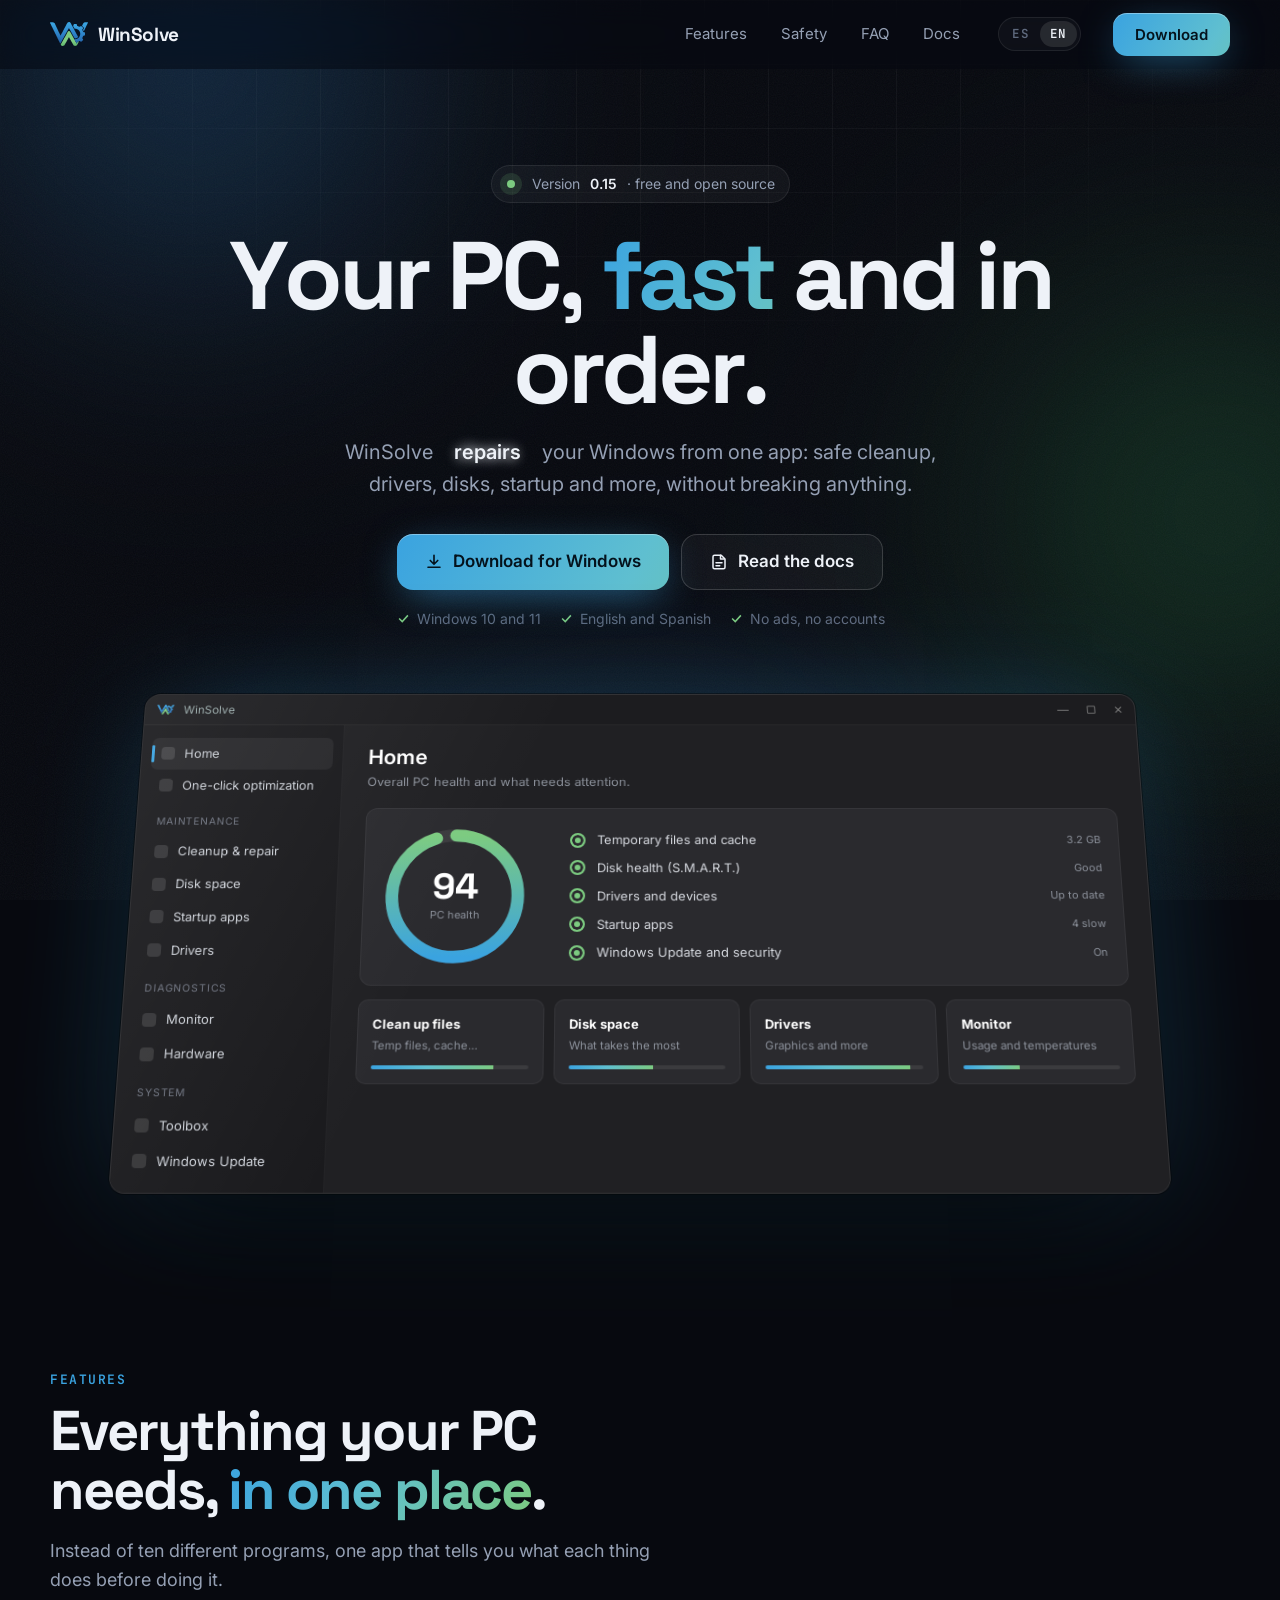
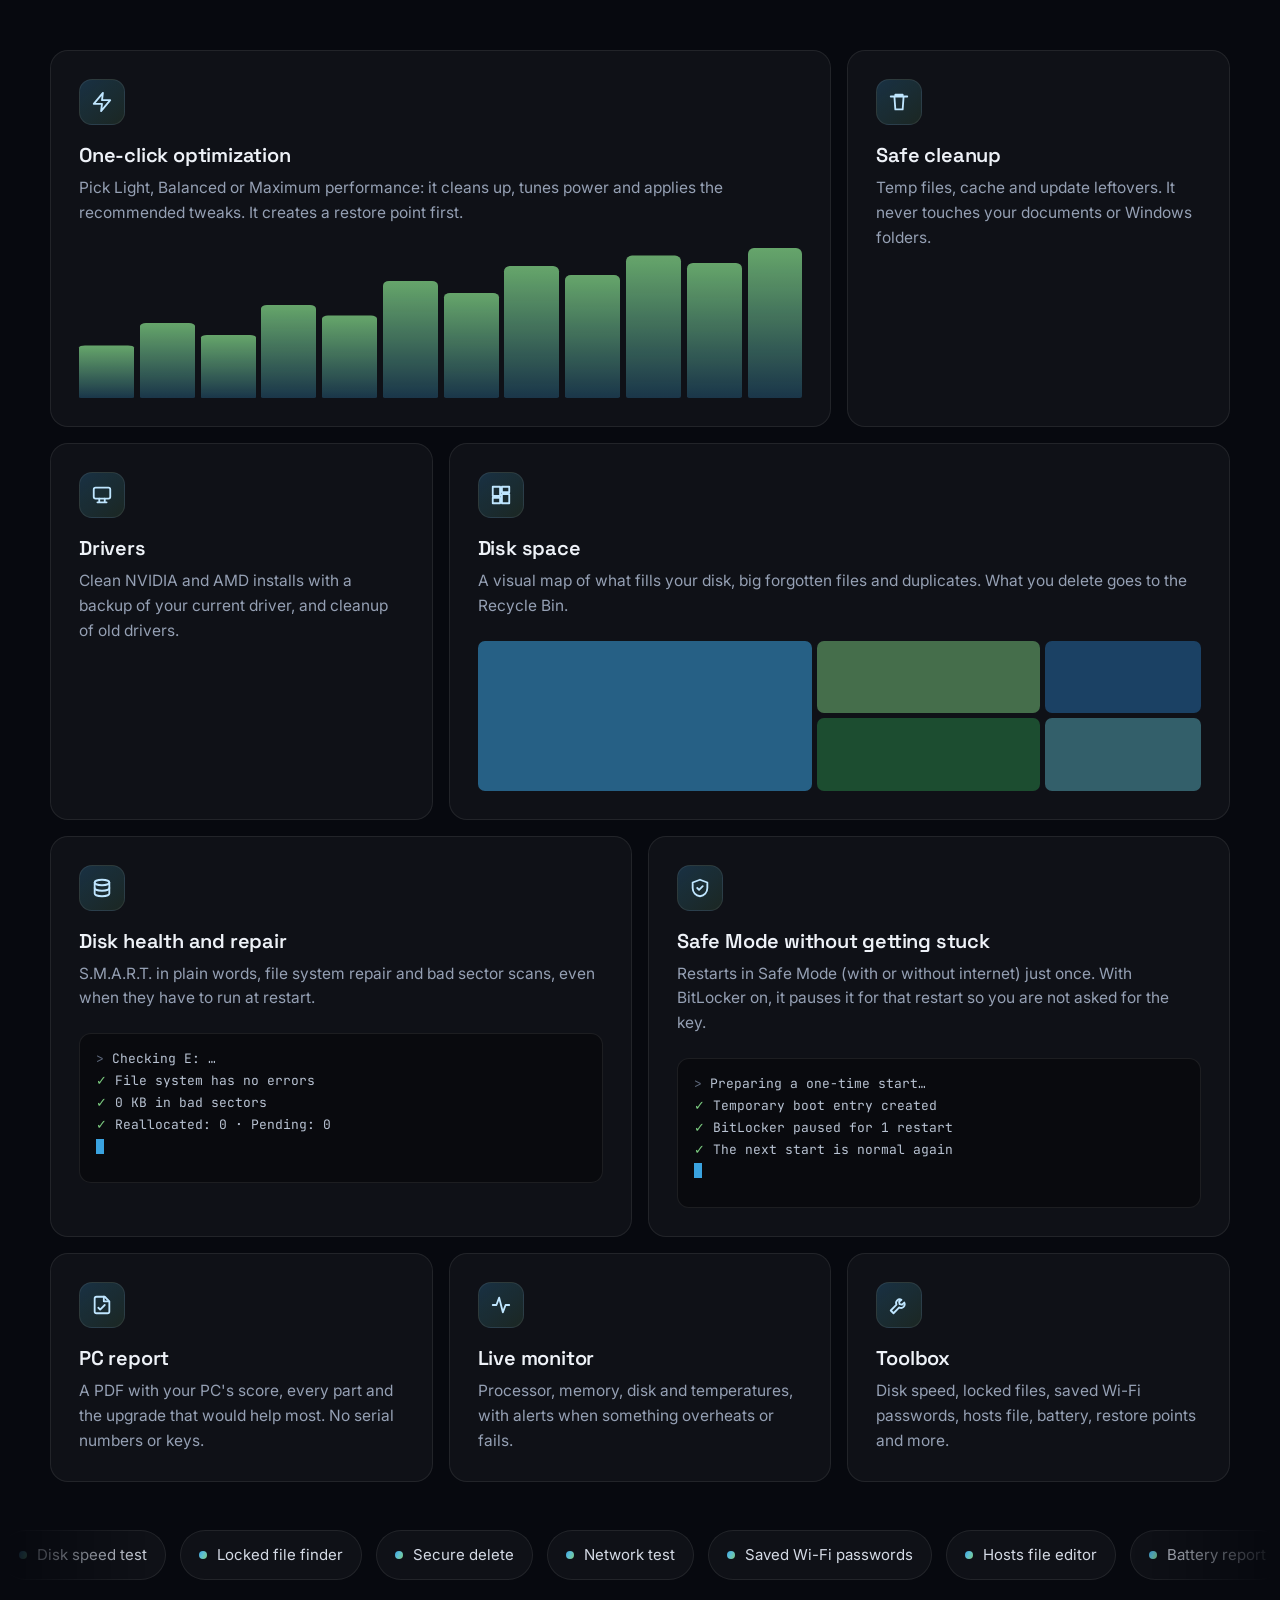
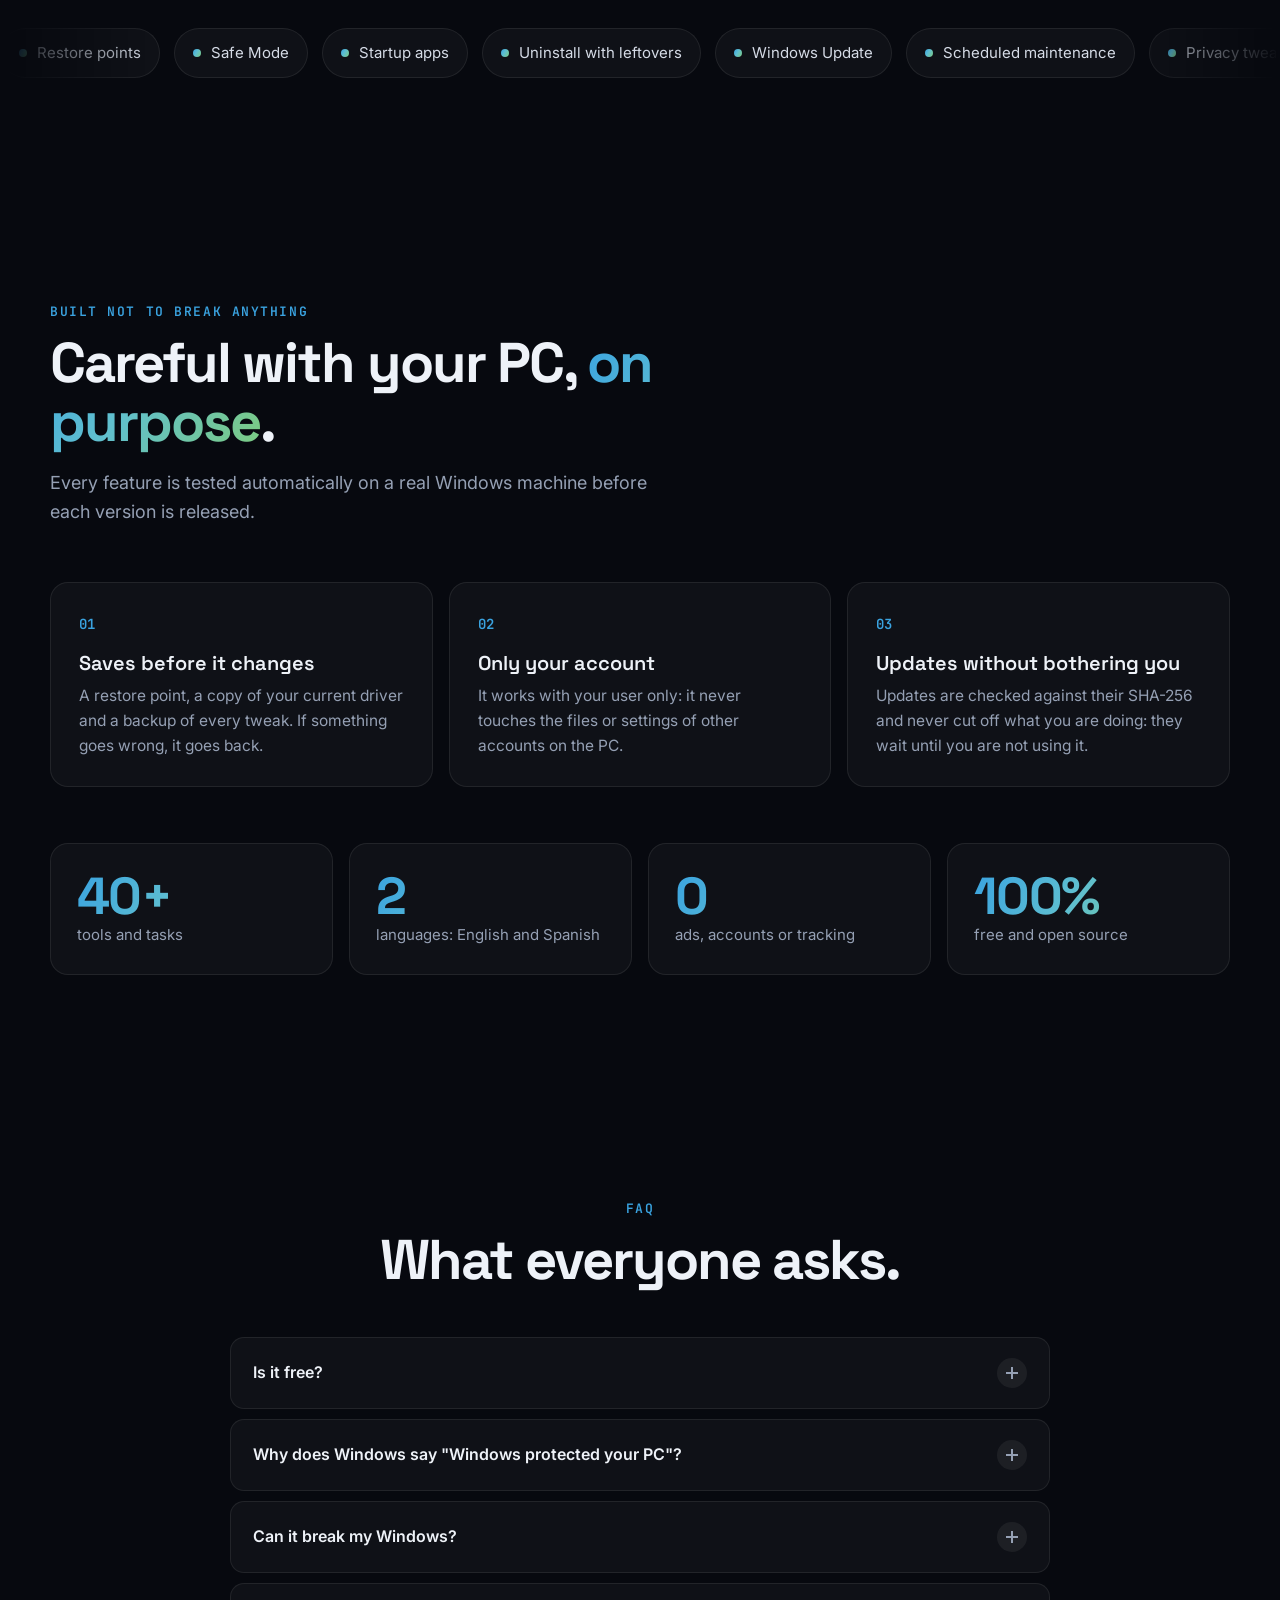
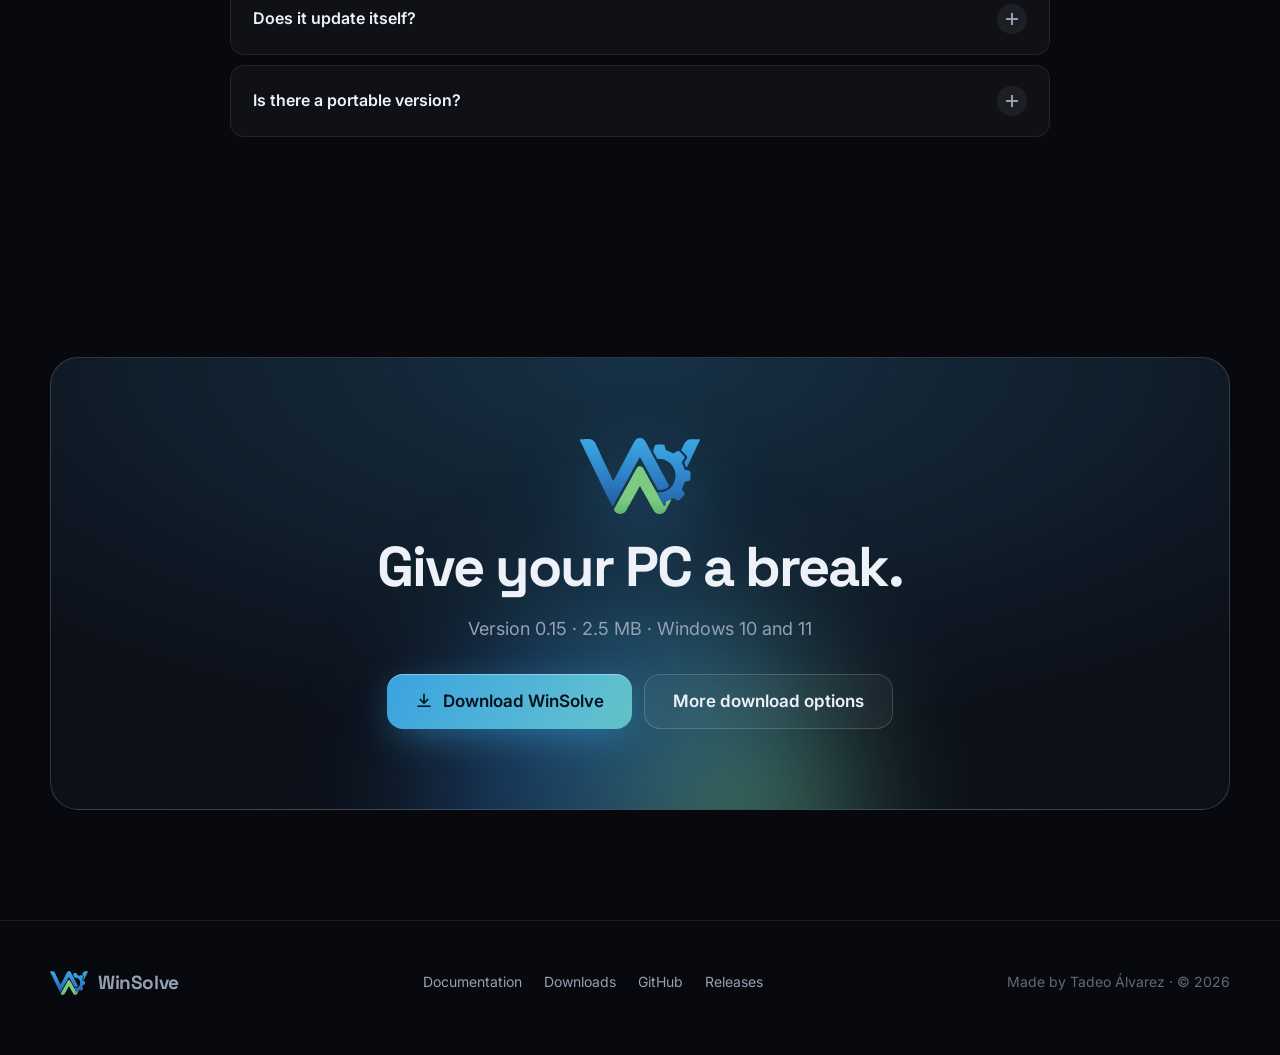
==== commit 27b18bf3: "Website: English version, ES/EN switch and smoother questions en/ and en/docs/ mirror the Spanish pa" ====
--- a/website/index.html
+++ b/website/index.html
@@ -10,6 +10,8 @@
   <meta property="og:description" content="Limpia, repara y acelera tu PC con Windows. Gratis y de código abierto.">
   <meta property="og:image" content="assets/logo-256.png">
   <link rel="icon" href="favicon.ico">
+  <link rel="alternate" hreflang="es" href="./">
+  <link rel="alternate" hreflang="en" href="en/">
   <link rel="preconnect" href="https://fonts.googleapis.com">
   <link rel="preconnect" href="https://fonts.gstatic.com" crossorigin>
   <link href="https://fonts.googleapis.com/css2?family=Inter:wght@400;500;600;700&family=JetBrains+Mono:wght@500;600&family=Space+Grotesk:wght@500;600;700&display=swap" rel="stylesheet">
@@ -28,6 +30,7 @@
         <a href="#faq">Preguntas</a>
         <a class="keep" href="docs/">Docs</a>
       </div>
+      <div class="lang" aria-label="Idioma"><a href="./" data-lang="es" aria-current="true">ES</a><a href="en/" data-lang="en">EN</a></div>
       <a class="btn primary cta" href="docs/#descargar">Descargar</a>
     </div>
   </nav>
--- a/website/assets/site.css
+++ b/website/assets/site.css
@@ -86,6 +86,10 @@
 }
 .nav .links a:hover, .nav .links a.active { color: var(--text); background: rgba(255, 255, 255, 0.06); }
 .nav .cta { margin-left: 8px; }
+.lang { display: inline-flex; padding: 3px; border-radius: 999px; border: 1px solid var(--border); background: rgba(255, 255, 255, .03); font: 600 12.5px/1 var(--mono); }
+.lang a { padding: 7px 10px; border-radius: 999px; color: var(--dim); letter-spacing: .06em; transition: color .2s, background .2s; }
+.lang a:hover { color: var(--text); }
+.lang a[aria-current="true"] { background: rgba(255, 255, 255, .1); color: var(--text); }
 @media (max-width: 760px) {
   .nav .links a:not(.keep) { display: none; }
   .nav .cta { display: none; }
@@ -305,12 +309,26 @@
 
 /* FAQ */
 .faq { max-width: 820px; margin: 48px auto 0; display: grid; gap: 10px; }
-details { border: 1px solid var(--border); border-radius: 14px; background: var(--card); padding: 0 22px; transition: border-color .3s, background .3s; }
-details[open] { border-color: var(--border-hi); background: rgba(255, 255, 255, .05); }
-summary { cursor: pointer; list-style: none; padding: 20px 0; font-weight: 600; display: flex; justify-content: space-between; gap: 16px; }
+details { border: 1px solid var(--border); border-radius: 14px; background: var(--card); padding: 0 22px; overflow: hidden; transition: border-color .35s, background .35s, box-shadow .35s; }
+details:hover { border-color: var(--border-hi); }
+details.is-open { border-color: rgba(58, 163, 224, .35); background: rgba(255, 255, 255, .05); box-shadow: 0 18px 50px -30px rgba(58, 163, 224, .6); }
+summary { cursor: pointer; list-style: none; padding: 20px 0; font-weight: 600; display: flex; align-items: center; justify-content: space-between; gap: 16px; transition: color .25s; }
+summary:hover { color: #fff; }
+summary:focus-visible { outline: 2px solid var(--blue); outline-offset: 4px; border-radius: 6px; }
 summary::-webkit-details-marker { display: none; }
-summary::after { content: "+"; font: 400 24px/1 var(--font); color: var(--muted); transition: transform .3s; }
-details[open] summary::after { transform: rotate(45deg); }
+/* Plus that turns into a cross, drawn with two bars so it rotates cleanly. */
+summary::after {
+  content: ""; flex: none; width: 30px; height: 30px; border-radius: 50%;
+  background:
+    linear-gradient(currentColor, currentColor) center / 12px 2px no-repeat,
+    linear-gradient(currentColor, currentColor) center / 2px 12px no-repeat,
+    rgba(255, 255, 255, .06);
+  color: var(--muted);
+  transition: transform .45s cubic-bezier(.2, .8, .2, 1), background-color .3s, color .3s;
+}
+details.is-open summary::after { transform: rotate(135deg); color: #04121c; background-color: var(--blue); }
+details .acc { padding-bottom: 20px; }
+details .acc > * { margin: 0; color: var(--muted); }
 details p { margin: 0 0 20px; color: var(--muted); }
 
 /* Footer */
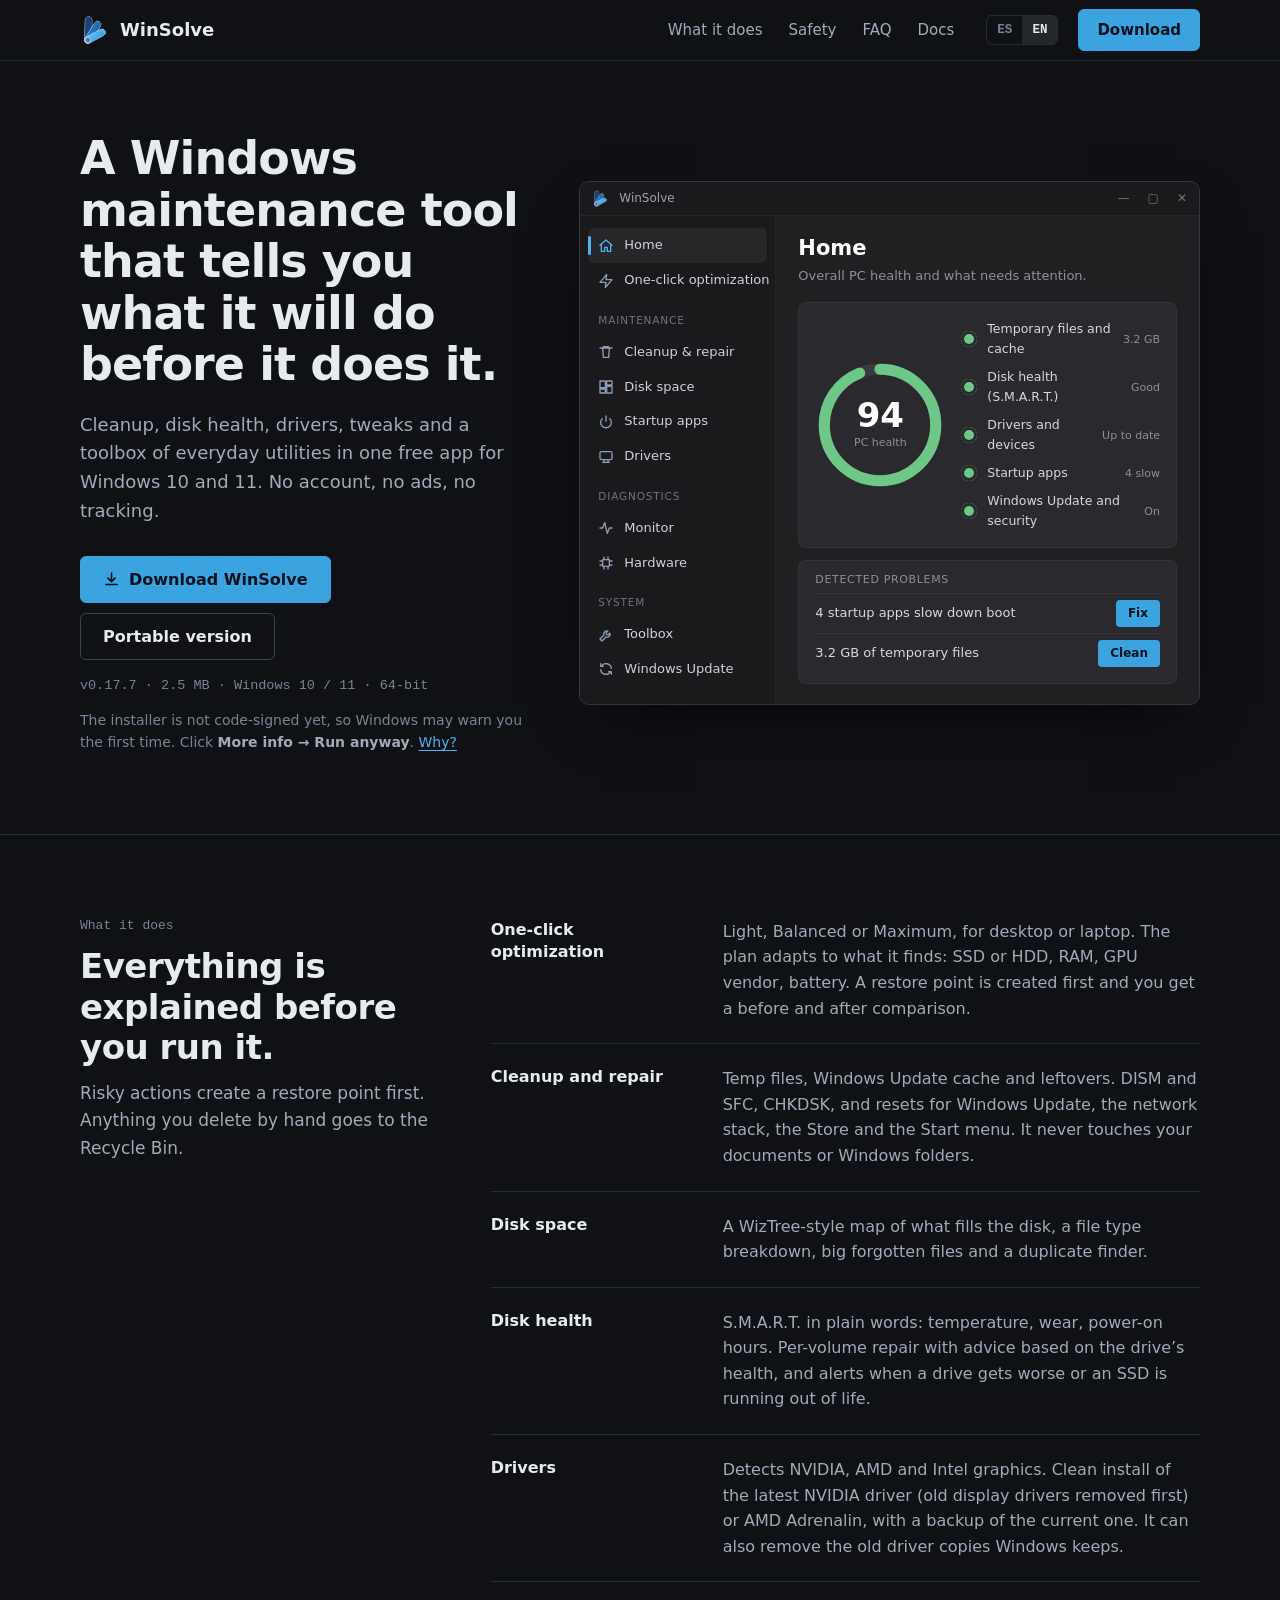
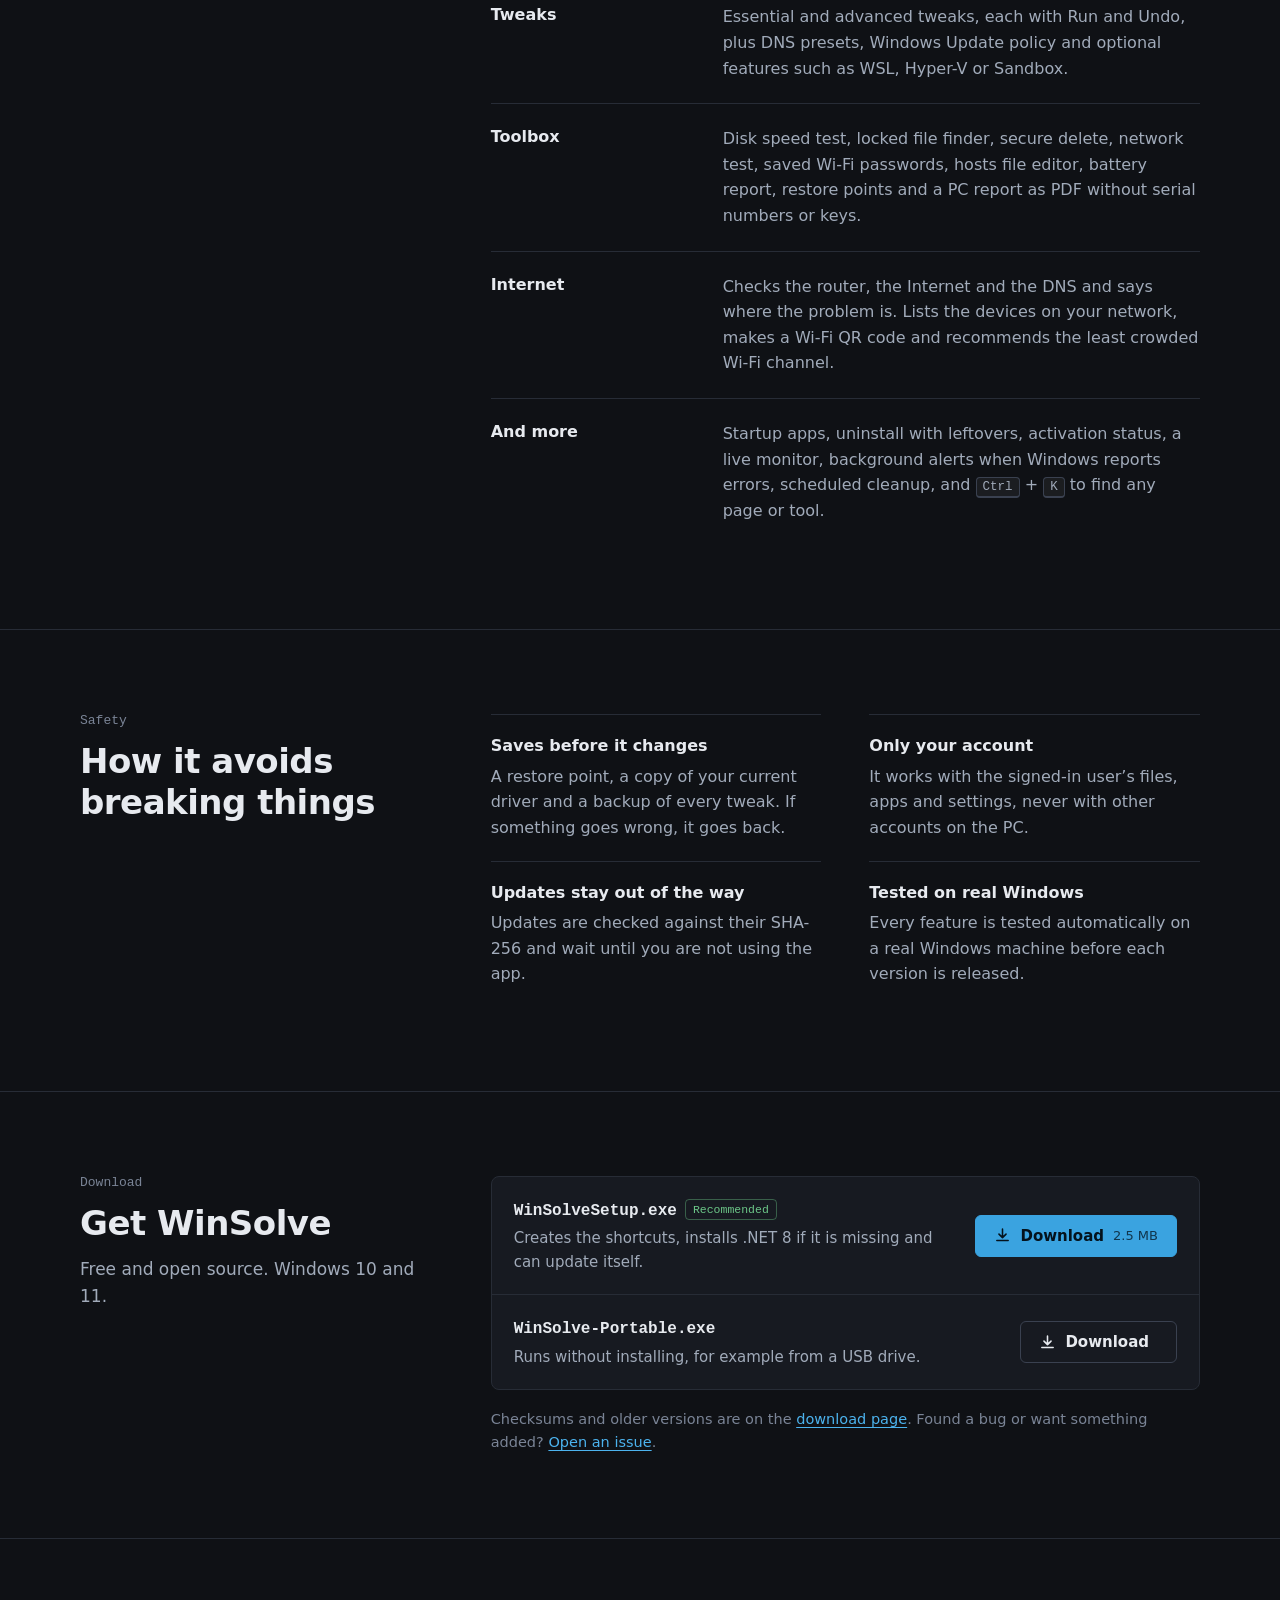
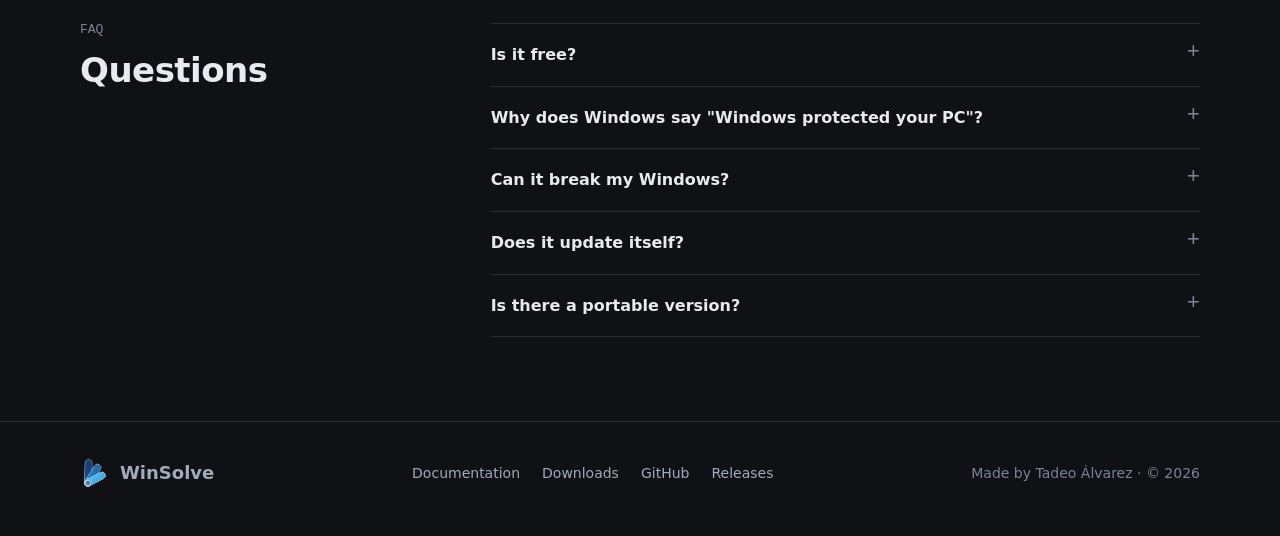
==== commit f303caec: "Redesign the website: flat, no effects, system fonts Drops the aurora background, gradient text, glo" ====
--- a/website/index.html
+++ b/website/index.html
@@ -4,229 +4,172 @@
   <meta charset="utf-8">
   <meta name="viewport" content="width=device-width, initial-scale=1">
   <title>WinSolve — La navaja suiza para Windows</title>
-  <meta name="description" content="WinSolve limpia, repara y acelera tu PC con Windows: limpieza segura, drivers, reparación de discos, modo seguro, informe de la PC y más. Gratis.">
-  <meta name="theme-color" content="#07090f">
+  <meta name="description" content="WinSolve es una herramienta gratuita de mantenimiento para Windows 10/11: limpieza, salud de discos, drivers, ajustes y una caja de herramientas en una sola app.">
+  <meta name="theme-color" content="#0f1115">
   <meta property="og:title" content="WinSolve — La navaja suiza para Windows">
-  <meta property="og:description" content="Limpia, repara y acelera tu PC con Windows. Gratis y de código abierto.">
-  <meta property="og:image" content="assets/logo-256.png">
+  <meta property="og:description" content="Limpieza, salud de discos, drivers, ajustes y herramientas para Windows. Gratis y de código abierto.">
+  <meta property="og:image" content="assets/og.png">
+  <meta name="twitter:card" content="summary_large_image">
   <link rel="icon" href="favicon.ico">
   <link rel="alternate" hreflang="es" href="./">
   <link rel="alternate" hreflang="en" href="en/">
-  <link rel="preconnect" href="https://fonts.googleapis.com">
-  <link rel="preconnect" href="https://fonts.gstatic.com" crossorigin>
-  <link href="https://fonts.googleapis.com/css2?family=Inter:wght@400;500;600;700&family=JetBrains+Mono:wght@500;600&family=Space+Grotesk:wght@500;600;700&display=swap" rel="stylesheet">
   <link rel="stylesheet" href="assets/site.css">
 </head>
 <body>
-  <div class="progress" aria-hidden="true"></div>
-  <div class="bg" aria-hidden="true"><div class="blob b1"></div><div class="blob b2"></div><div class="blob b3"></div><div class="grid"></div><div class="noise"></div></div>
+  <svg width="0" height="0" style="position:absolute" aria-hidden="true"><defs>
+    <symbol id="s-home" viewBox="0 0 24 24"><path d="M3 11 12 3l9 8M5 10v10h5v-6h4v6h5V10"/></symbol>
+    <symbol id="s-bolt" viewBox="0 0 24 24"><path d="M13 2 3 14h9l-1 8 10-12h-9z"/></symbol>
+    <symbol id="s-clean" viewBox="0 0 24 24"><path d="M3 6h18M8 6V4h8v2m-9 0 1 14h8l1-14"/></symbol>
+    <symbol id="s-disk" viewBox="0 0 24 24"><path d="M3 3h8v10H3zM13 3h8v6h-8zM13 11h8v10h-8zM3 15h8v6H3z"/></symbol>
+    <symbol id="s-power" viewBox="0 0 24 24"><path d="M12 3v8M6.3 7a8 8 0 1 0 11.4 0"/></symbol>
+    <symbol id="s-screen" viewBox="0 0 24 24"><path d="M5 4h14a2 2 0 0 1 2 2v8a2 2 0 0 1-2 2H5a2 2 0 0 1-2-2V6a2 2 0 0 1 2-2zM7 20h10M9 16v4m6-4v4"/></symbol>
+    <symbol id="s-pulse" viewBox="0 0 24 24"><path d="M3 12h4l3-8 4 16 3-8h4"/></symbol>
+    <symbol id="s-cpu" viewBox="0 0 24 24"><path d="M7 7h10v10H7zM9 3v4m6-4v4M9 17v4m6-4v4M3 9h4m-4 6h4m10-6h4m-4 6h4"/></symbol>
+    <symbol id="s-tool" viewBox="0 0 24 24"><path d="M14.7 6.3a4 4 0 0 0-5.4 5.4L3 18l3 3 6.3-6.3a4 4 0 0 0 5.4-5.4l-2.4 2.4-2.6-.6-.6-2.6z"/></symbol>
+    <symbol id="s-sync" viewBox="0 0 24 24"><path d="M20 11a8 8 0 0 0-14.9-3M4 4v4h4M4 13a8 8 0 0 0 14.9 3M20 20v-4h-4"/></symbol>
+  </defs></svg>
 
   <nav class="nav">
     <div class="wrap">
       <a class="brand" href="#top"><img src="assets/logo.svg" alt="">WinSolve</a>
       <div class="links">
-        <a href="#funciones">Funciones</a>
-        <a href="#seguridad">Seguridad</a>
+        <a href="#features">Qué hace</a>
+        <a href="#safety">Seguridad</a>
         <a href="#faq">Preguntas</a>
         <a class="keep" href="docs/">Docs</a>
       </div>
       <div class="lang" aria-label="Idioma"><a href="./" data-lang="es" aria-current="true">ES</a><a href="en/" data-lang="en">EN</a></div>
-      <a class="btn primary cta" href="docs/#descargar">Descargar</a>
+      <a class="btn primary cta" href="docs/#download">Descargar</a>
+      <button class="menu-btn" type="button" aria-label="Menú" aria-expanded="false"><svg viewBox="0 0 24 24" fill="none" stroke="currentColor" stroke-width="2" stroke-linecap="round"><path d="M4 7h16M4 12h16M4 17h16"/></svg></button>
     </div>
   </nav>
 
   <header class="hero" id="top">
     <div class="wrap">
-      <span class="badge reveal"><span class="dot"></span>Versión <b data-version>0.15</b> · gratis y de código abierto</span>
-      <h1 class="split">Tu PC, <span class="grad">rápida</span> y en orden.</h1>
-      <p class="lead reveal" style="--d:.5s">
-        WinSolve
-        <span class="rotator" aria-live="polite"><span>limpia</span><span>repara</span><span>acelera</span><span>protege</span></span>
-        tu Windows desde una sola app: limpieza segura, drivers, discos, arranque y más, sin romper nada.
-      </p>
-      <div class="actions reveal" style="--d:.65s">
-        <a class="btn primary big magnetic" href="https://github.com/TadeeUY/WinSolve/releases/latest/download/WinSolveSetup.exe">
-          <svg viewBox="0 0 24 24" fill="none" stroke="currentColor" stroke-width="2.2" stroke-linecap="round" stroke-linejoin="round"><path d="M12 3v12m0 0 5-5m-5 5-5-5M4 19h16"/></svg>
-          Descargar para Windows
-        </a>
-        <a class="btn big" href="docs/">
-          <svg viewBox="0 0 24 24" fill="none" stroke="currentColor" stroke-width="2" stroke-linecap="round" stroke-linejoin="round"><path d="M4 5a2 2 0 0 1 2-2h9l5 5v11a2 2 0 0 1-2 2H6a2 2 0 0 1-2-2z"/><path d="M14 3v5h5M8 13h8M8 17h5"/></svg>
-          Leer la documentación
-        </a>
-      </div>
-      <div class="meta reveal" style="--d:.8s">
-        <span><svg viewBox="0 0 24 24" fill="none" stroke="currentColor" stroke-width="2.4"><path d="m5 12 5 5 9-10"/></svg>Windows 10 y 11</span>
-        <span><svg viewBox="0 0 24 24" fill="none" stroke="currentColor" stroke-width="2.4"><path d="m5 12 5 5 9-10"/></svg>Español e inglés</span>
-        <span><svg viewBox="0 0 24 24" fill="none" stroke="currentColor" stroke-width="2.4"><path d="m5 12 5 5 9-10"/></svg>Sin anuncios ni cuentas</span>
+      <div>
+        <h1>Una herramienta de mantenimiento para Windows que te dice qué va a hacer antes de hacerlo.</h1>
+        <p class="lead">Limpieza, salud de discos, drivers, ajustes y una caja de herramientas de uso diario en una sola app gratuita para Windows 10 y 11. Sin cuenta, sin anuncios, sin rastreo.</p>
+        <div class="actions">
+          <a class="btn primary big" href="https://github.com/TadeeUY/WinSolve/releases/latest/download/WinSolveSetup.exe"><svg viewBox="0 0 24 24" fill="none" stroke="currentColor" stroke-width="2.2" stroke-linecap="round" stroke-linejoin="round"><path d="M12 3v12m0 0 5-5m-5 5-5-5M4 19h16"/></svg>Descargar WinSolve</a>
+          <a class="btn big" href="https://github.com/TadeeUY/WinSolve/releases/latest/download/WinSolve-Portable.exe">Versión portable</a>
+        </div>
+        <p class="facts">v<span data-version>0.17.7</span> · <span data-size-setup>2,5 MB</span> · Windows 10 / 11 · 64-bit</p>
+        <p class="note">El instalador todavía no tiene firma digital, así que Windows puede avisarte la primera vez. Toca <b>Más información → Ejecutar de todas formas</b>. <a class="link" href="#faq">¿Por qué?</a></p>
       </div>
 
-      <div class="stage reveal" style="--d:.9s">
-        <div class="window" role="img" aria-label="Vista de la app WinSolve analizando la PC">
-          <svg width="0" height="0" style="position:absolute"><defs><linearGradient id="rg" x1="0" x2="1"><stop offset="0" stop-color="#3aa3e0"/><stop offset="1" stop-color="#7ccb80"/></linearGradient></defs></svg>
-          <div class="titlebar"><img src="assets/logo.svg" alt="">WinSolve<span class="ctl"><span>—</span><span>▢</span><span>✕</span></span></div>
-          <div class="app">
-            <aside class="side">
-              <div class="it on"><i></i>Inicio</div>
-              <div class="it"><i></i>Optimización en 1 clic</div>
+      <!-- A static drawing of the Home screen. Swap it for a real screenshot when you have one. -->
+      <div class="window" role="img" aria-label="La app WinSolve en la pantalla de Inicio">
+        <div class="titlebar"><img src="assets/logo.svg" alt="">WinSolve<span class="ctl"><span>—</span><span>▢</span><span>✕</span></span></div>
+        <div class="app">
+          <aside class="side">
+              <div class="it on"><i><svg aria-hidden="true"><use href="#s-home"/></svg></i>Inicio</div>
+              <div class="it"><i><svg aria-hidden="true"><use href="#s-bolt"/></svg></i>Optimización en 1 clic</div>
               <div class="grp">MANTENIMIENTO</div>
-              <div class="it"><i></i>Limpieza y reparación</div>
-              <div class="it"><i></i>Espacio en disco</div>
-              <div class="it"><i></i>Apps de inicio</div>
-              <div class="it"><i></i>Drivers</div>
+              <div class="it"><i><svg aria-hidden="true"><use href="#s-clean"/></svg></i>Limpieza y reparación</div>
+              <div class="it"><i><svg aria-hidden="true"><use href="#s-disk"/></svg></i>Espacio en disco</div>
+              <div class="it"><i><svg aria-hidden="true"><use href="#s-power"/></svg></i>Apps de inicio</div>
+              <div class="it"><i><svg aria-hidden="true"><use href="#s-screen"/></svg></i>Drivers</div>
               <div class="grp">DIAGNÓSTICO</div>
-              <div class="it"><i></i>Monitor</div>
-              <div class="it"><i></i>Hardware</div>
+              <div class="it"><i><svg aria-hidden="true"><use href="#s-pulse"/></svg></i>Monitor</div>
+              <div class="it"><i><svg aria-hidden="true"><use href="#s-cpu"/></svg></i>Hardware</div>
               <div class="grp">SISTEMA</div>
-              <div class="it"><i></i>Herramientas</div>
-              <div class="it"><i></i>Windows Update</div>
-            </aside>
-            <div class="main">
-              <h4>Inicio</h4>
-              <div class="sub">Estado general de la PC y lo que requiere atención.</div>
-              <div class="health">
-                <div class="ring">
-                  <svg viewBox="0 0 140 140" width="150" height="150"><circle class="track" cx="70" cy="70" r="60" fill="none" stroke-width="12"/><circle class="val" cx="70" cy="70" r="60" fill="none" stroke-width="12"/></svg>
-                  <div class="num"><div><b>0</b><small>Salud de la PC</small></div></div>
-                </div>
-                <div class="checks">
+              <div class="it"><i><svg aria-hidden="true"><use href="#s-tool"/></svg></i>Herramientas</div>
+              <div class="it"><i><svg aria-hidden="true"><use href="#s-sync"/></svg></i>Windows Update</div>
+          </aside>
+          <div class="main">
+            <h4>Inicio</h4>
+            <div class="sub">Estado general de la PC y lo que requiere atención.</div>
+            <div class="health">
+              <div class="ring">
+                <svg viewBox="0 0 140 140"><circle class="track" cx="70" cy="70" r="60" fill="none" stroke-width="12"/><circle class="val" cx="70" cy="70" r="60" fill="none" stroke-width="12"/></svg>
+                <div class="num"><div><b>94</b><small>Salud de la PC</small></div></div>
+              </div>
+              <div class="checks">
                   <div class="check"><span class="st"></span>Archivos temporales y caché<span class="tag">3,2 GB</span></div>
-                  <div class="check"><span class="st"></span>Salud de los discos (S.M.A.R.T.)<span class="tag">Bien</span></div>
+                  <div class="check"><span class="st"></span>Salud del disco (S.M.A.R.T.)<span class="tag">Buena</span></div>
                   <div class="check"><span class="st"></span>Drivers y dispositivos<span class="tag">Al día</span></div>
                   <div class="check"><span class="st"></span>Apps de inicio<span class="tag">4 lentas</span></div>
                   <div class="check"><span class="st"></span>Windows Update y seguridad<span class="tag">Activo</span></div>
-                </div>
-              </div>
-              <div class="tiles">
-                <div class="tile"><b>Limpiar archivos</b><span>Temporales, caché…</span><div class="bar"><i data-w="78%"></i></div></div>
-                <div class="tile"><b>Espacio en disco</b><span>Qué ocupa más</span><div class="bar"><i data-w="54%"></i></div></div>
-                <div class="tile"><b>Drivers</b><span>Gráficos y más</span><div class="bar"><i data-w="92%"></i></div></div>
-                <div class="tile"><b>Monitor</b><span>Uso y temperaturas</span><div class="bar"><i data-w="36%"></i></div></div>
               </div>
             </div>
+            <div class="issues"><div class="is-t">Problemas detectados</div><div class="is-r"><span>4 apps de inicio ralentizan el arranque</span><em>Corregir</em></div><div class="is-r"><span>3,2 GB de archivos temporales</span><em>Limpiar</em></div></div>
           </div>
         </div>
       </div>
     </div>
   </header>
 
-  <section id="funciones">
-    <div class="wrap">
-      <span class="eyebrow reveal">Funciones</span>
-      <h2 class="h2 reveal">Todo lo que tu PC necesita, <span class="grad">en un solo lugar</span>.</h2>
-      <p class="sec-lead reveal">En vez de diez programas distintos, una app que te explica qué hace cada cosa antes de hacerla.</p>
+  <section id="features">
+    <div class="wrap split">
+      <header>
+        <span class="eyebrow">Qué hace</span>
+        <h2 class="h2">Todo se explica antes de ejecutarlo.</h2>
+        <p class="sec-lead">Las acciones con riesgo crean antes un punto de restauración. Lo que borras a mano va a la Papelera.</p>
+      </header>
+      <dl class="rows">
+          <div class="row"><dt>Optimización en 1 clic</dt><dd>Ligera, Equilibrada o Máximo rendimiento, para equipo de escritorio o portátil. El plan se adapta a lo que detecta: SSD o HDD, RAM, marca de la GPU, batería. Antes crea un punto de restauración y al final compara el antes y el después.</dd></div>
+          <div class="row"><dt>Limpieza y reparación</dt><dd>Temporales, caché de Windows Update y restos. DISM y SFC, CHKDSK, y reinicios de Windows Update, de la red, de la Tienda y del menú Inicio. Nunca toca tus documentos ni las carpetas de Windows.</dd></div>
+          <div class="row"><dt>Espacio en disco</dt><dd>Un mapa al estilo WizTree de lo que ocupa el disco, desglose por tipo de archivo, archivos grandes y olvidados, y buscador de duplicados.</dd></div>
+          <div class="row"><dt>Salud de discos</dt><dd>S.M.A.R.T. explicado en simple: temperatura, desgaste, horas de uso. Reparación por unidad con consejos según la salud del disco, y avisos cuando un disco empeora o a un SSD le queda poca vida.</dd></div>
+          <div class="row"><dt>Drivers</dt><dd>Detecta gráficos NVIDIA, AMD e Intel. Instalación limpia del último driver de NVIDIA (borrando antes los drivers de video viejos) o de AMD Adrenalin, con copia del actual. También puede borrar las copias de drivers viejos que guarda Windows.</dd></div>
+          <div class="row"><dt>Ajustes</dt><dd>Ajustes esenciales y avanzados, cada uno con Ejecutar y Deshacer, más DNS predefinidos, política de Windows Update y funciones opcionales como WSL, Hyper-V o Sandbox.</dd></div>
+          <div class="row"><dt>Herramientas</dt><dd>Prueba de velocidad del disco, archivos bloqueados, borrado seguro, prueba de red, claves Wi-Fi guardadas, editor del archivo hosts, informe de batería, puntos de restauración y un informe de la PC en PDF sin números de serie ni claves.</dd></div>
+          <div class="row"><dt>Internet</dt><dd>Revisa el router, Internet y el DNS y te dice dónde está el problema. Lista los dispositivos de tu red, genera el QR del Wi-Fi y recomienda el canal Wi-Fi menos saturado.</dd></div>
+          <div class="row"><dt>Y más</dt><dd>Apps de inicio, desinstalar con restos, estado de activación, monitor en vivo, avisos en segundo plano cuando Windows reporta errores, limpieza programada y <kbd>Ctrl</kbd> + <kbd>K</kbd> para encontrar cualquier página o herramienta.</dd></div>
+      </dl>
+    </div>
+  </section>
 
-      <div class="bento" data-stagger>
-        <article class="card c4 reveal">
-          <div class="ico"><svg viewBox="0 0 24 24" fill="none" stroke="currentColor" stroke-width="2" stroke-linecap="round" stroke-linejoin="round"><path d="M13 2 3 14h9l-1 8 10-12h-9z"/></svg></div>
-          <h3>Optimización en 1 clic</h3>
-          <p>Elige Ligera, Equilibrada o Máximo rendimiento: limpia, ajusta la energía y aplica las mejoras recomendadas. Antes crea un punto de restauración.</p>
-          <div class="viz"><div class="bars"><i style="--h:.35"></i><i style="--h:.5"></i><i style="--h:.42"></i><i style="--h:.62"></i><i style="--h:.55"></i><i style="--h:.78"></i><i style="--h:.7"></i><i style="--h:.88"></i><i style="--h:.82"></i><i style="--h:.95"></i><i style="--h:.9"></i><i style="--h:1"></i></div></div>
-        </article>
-        <article class="card c2 reveal">
-          <div class="ico"><svg viewBox="0 0 24 24" fill="none" stroke="currentColor" stroke-width="2" stroke-linecap="round" stroke-linejoin="round"><path d="M3 6h18M8 6V4h8v2m-9 0 1 14h8l1-14"/></svg></div>
-          <h3>Limpieza segura</h3>
-          <p>Temporales, caché y restos de actualizaciones. Nunca toca tus documentos ni las carpetas de Windows.</p>
-        </article>
-        <article class="card c2 reveal">
-          <div class="ico"><svg viewBox="0 0 24 24" fill="none" stroke="currentColor" stroke-width="2" stroke-linecap="round" stroke-linejoin="round"><rect x="3" y="4" width="18" height="12" rx="2"/><path d="M7 20h10M9 16v4m6-4v4"/></svg></div>
-          <h3>Drivers</h3>
-          <p>Instalación limpia de NVIDIA y AMD con copia de tu driver actual, y limpieza de drivers viejos.</p>
-        </article>
-        <article class="card c4 reveal">
-          <div class="ico"><svg viewBox="0 0 24 24" fill="none" stroke="currentColor" stroke-width="2" stroke-linecap="round" stroke-linejoin="round"><path d="M3 3h8v10H3zM13 3h8v6h-8zM13 11h8v10h-8zM3 15h8v6H3z"/></svg></div>
-          <h3>Espacio en disco</h3>
-          <p>Un mapa visual de qué ocupa tu disco, archivos grandes y olvidados, y duplicados. Lo que borras va a la Papelera.</p>
-          <div class="viz"><div class="treemap"><i></i><i></i><i></i><i></i><i></i></div></div>
-        </article>
-        <article class="card c3 reveal">
-          <div class="ico"><svg viewBox="0 0 24 24" fill="none" stroke="currentColor" stroke-width="2" stroke-linecap="round" stroke-linejoin="round"><ellipse cx="12" cy="6" rx="8" ry="3"/><path d="M4 6v12c0 1.7 3.6 3 8 3s8-1.3 8-3V6"/><path d="M4 12c0 1.7 3.6 3 8 3s8-1.3 8-3"/></svg></div>
-          <h3>Salud y reparación de discos</h3>
-          <p>S.M.A.R.T. explicado en simple, reparación del sistema de archivos y búsqueda de sectores dañados, aunque haya que hacerla al reiniciar.</p>
-          <div class="viz"><div class="term"><span class="dim">&gt;</span> Revisando E: …<br><span class="ok">✓</span> Sistema de archivos sin errores<br><span class="ok">✓</span> 0 KB en sectores defectuosos<br><span class="ok">✓</span> Reasignados: 0 · Pendientes: 0<br><span class="cursor"></span></div></div>
-        </article>
-        <article class="card c3 reveal">
-          <div class="ico"><svg viewBox="0 0 24 24" fill="none" stroke="currentColor" stroke-width="2" stroke-linecap="round" stroke-linejoin="round"><path d="M12 3 4 6v6c0 5 3.4 8.6 8 9 4.6-.4 8-4 8-9V6z"/><path d="m9 12 2 2 4-4"/></svg></div>
-          <h3>Modo seguro sin quedar atrapado</h3>
-          <p>Reinicia en modo seguro (con o sin internet) solo una vez. Si tienes BitLocker, lo pausa para ese reinicio y no te pide la clave.</p>
-          <div class="viz"><div class="term"><span class="dim">&gt;</span> Preparando arranque de una sola vez…<br><span class="ok">✓</span> Entrada temporal creada<br><span class="ok">✓</span> BitLocker pausado para 1 reinicio<br><span class="ok">✓</span> El siguiente arranque vuelve a ser normal<br><span class="cursor"></span></div></div>
-        </article>
-        <article class="card c2 reveal">
-          <div class="ico"><svg viewBox="0 0 24 24" fill="none" stroke="currentColor" stroke-width="2" stroke-linecap="round" stroke-linejoin="round"><path d="M4 5a2 2 0 0 1 2-2h9l5 5v11a2 2 0 0 1-2 2H6a2 2 0 0 1-2-2z"/><path d="M14 3v5h5"/><path d="M8 15l2 2 5-5"/></svg></div>
-          <h3>Informe de la PC</h3>
-          <p>Un PDF con la nota de tu PC, cada componente y qué mejora conviene más. Sin números de serie ni claves.</p>
-        </article>
-        <article class="card c2 reveal">
-          <div class="ico"><svg viewBox="0 0 24 24" fill="none" stroke="currentColor" stroke-width="2" stroke-linecap="round" stroke-linejoin="round"><path d="M3 12h4l3-8 4 16 3-8h4"/></svg></div>
-          <h3>Monitor en vivo</h3>
-          <p>Uso de procesador, memoria, disco y temperaturas, con avisos si algo se calienta o falla.</p>
-        </article>
-        <article class="card c2 reveal">
-          <div class="ico"><svg viewBox="0 0 24 24" fill="none" stroke="currentColor" stroke-width="2" stroke-linecap="round" stroke-linejoin="round"><path d="M14.7 6.3a4 4 0 0 0-5.4 5.4L3 18l3 3 6.3-6.3a4 4 0 0 0 5.4-5.4l-2.4 2.4-2.6-.6-.6-2.6z"/></svg></div>
-          <h3>Caja de herramientas</h3>
-          <p>Velocidad de disco, archivos bloqueados, claves Wi-Fi guardadas, archivo hosts, batería, puntos de restauración y más.</p>
-        </article>
-      </div>
-    </div>
-
-    <div class="marquee" aria-label="Herramientas incluidas">
-      <div class="track">
-        <span class="chip"><i></i>Prueba de velocidad de disco</span><span class="chip"><i></i>Buscador de archivos bloqueados</span><span class="chip"><i></i>Borrado seguro</span><span class="chip"><i></i>Prueba de red</span><span class="chip"><i></i>Contraseñas Wi-Fi guardadas</span><span class="chip"><i></i>Editor del archivo hosts</span><span class="chip"><i></i>Informe de batería</span><span class="chip"><i></i>Menú de clic derecho</span>
-      </div>
-    </div>
-    <div class="marquee rev" aria-hidden="true">
-      <div class="track">
-        <span class="chip"><i></i>Puntos de restauración</span><span class="chip"><i></i>Modo seguro</span><span class="chip"><i></i>Apps de inicio</span><span class="chip"><i></i>Desinstalar con restos</span><span class="chip"><i></i>Windows Update</span><span class="chip"><i></i>Mantenimiento programado</span><span class="chip"><i></i>Ajustes de privacidad</span><span class="chip"><i></i>Duplicados</span>
+  <section id="safety">
+    <div class="wrap split">
+      <header>
+        <span class="eyebrow">Seguridad</span>
+        <h2 class="h2">Cómo evita romper cosas</h2>
+      </header>
+      <div class="pairs">
+        <div><h3>Guarda antes de cambiar</h3><p>Un punto de restauración, una copia de tu driver actual y un respaldo de cada ajuste. Si algo sale mal, vuelve atrás.</p></div>
+        <div><h3>Solo tu cuenta</h3><p>Trabaja con los archivos, apps y configuración del usuario que inició sesión, nunca con las de otras cuentas del PC.</p></div>
+        <div><h3>Las actualizaciones no molestan</h3><p>Se verifican con su SHA-256 y esperan a que no estés usando la app.</p></div>
+        <div><h3>Probado en Windows real</h3><p>Cada función se prueba automáticamente en una máquina Windows real antes de publicar cada versión.</p></div>
       </div>
     </div>
   </section>
 
-  <section id="seguridad">
-    <div class="wrap">
-      <span class="eyebrow reveal">Hecha para no romper nada</span>
-      <h2 class="h2 reveal">Cuidadosa con tu PC, <span class="grad">a propósito</span>.</h2>
-      <p class="sec-lead reveal">Cada función se prueba de forma automática en un Windows real antes de publicar cada versión.</p>
-      <div class="steps" data-stagger>
-        <div class="step reveal"><h3>Antes de cambiar, guarda</h3><p>Punto de restauración, copia de tu driver actual y respaldo de cada ajuste. Si algo sale mal, se vuelve atrás.</p></div>
-        <div class="step reveal"><h3>Solo lo tuyo</h3><p>Trabaja únicamente con tu usuario: nunca toca los archivos ni la configuración de otras cuentas de la PC.</p></div>
-        <div class="step reveal"><h3>Actualiza sin molestar</h3><p>Las actualizaciones se verifican con su firma SHA-256 y nunca cortan lo que estás haciendo: esperan a que no la uses.</p></div>
-      </div>
-      <div class="stats" data-stagger>
-        <div class="stat reveal"><b data-count="40" data-suffix="+">0</b><span>herramientas y tareas</span></div>
-        <div class="stat reveal"><b data-count="2">0</b><span>idiomas: español e inglés</span></div>
-        <div class="stat reveal"><b data-count="0">0</b><span>anuncios, cuentas o rastreo</span></div>
-        <div class="stat reveal"><b data-count="100" data-suffix="%">0</b><span>gratis y de código abierto</span></div>
+  <section id="download">
+    <div class="wrap split">
+      <header>
+        <span class="eyebrow">Descarga</span>
+        <h2 class="h2">Descargar WinSolve</h2>
+        <p class="sec-lead">Gratis y de código abierto. Windows 10 y 11.</p>
+      </header>
+      <div>
+        <div class="get">
+          <div class="item">
+            <div><b>WinSolveSetup.exe</b><span class="tag">Recomendado</span><p>Crea los accesos directos, instala .NET 8 si falta y puede actualizarse sola.</p></div>
+            <a class="btn primary" href="https://github.com/TadeeUY/WinSolve/releases/latest/download/WinSolveSetup.exe"><svg viewBox="0 0 24 24" fill="none" stroke="currentColor" stroke-width="2.2" stroke-linecap="round" stroke-linejoin="round"><path d="M12 3v12m0 0 5-5m-5 5-5-5M4 19h16"/></svg>Descargar <small data-size-setup>2,5 MB</small></a>
+          </div>
+          <div class="item">
+            <div><b>WinSolve-Portable.exe</b><p>Funciona sin instalar, por ejemplo desde una memoria USB.</p></div>
+            <a class="btn" href="https://github.com/TadeeUY/WinSolve/releases/latest/download/WinSolve-Portable.exe"><svg viewBox="0 0 24 24" fill="none" stroke="currentColor" stroke-width="2.2" stroke-linecap="round" stroke-linejoin="round"><path d="M12 3v12m0 0 5-5m-5 5-5-5M4 19h16"/></svg>Descargar <small data-size-portable></small></a>
+          </div>
+        </div>
+        <p class="fine">Las sumas de verificación y las versiones anteriores están en la <a class="link" href="docs/#download">página de descargas</a>. ¿Encontraste un error o quieres que agregue algo? <a class="link" href="https://github.com/TadeeUY/WinSolve/issues">Abre un issue</a>.</p>
       </div>
     </div>
   </section>
 
   <section id="faq">
-    <div class="wrap center">
-      <span class="eyebrow reveal">Preguntas frecuentes</span>
-      <h2 class="h2 reveal">Lo que todos preguntan.</h2>
-      <div class="faq" style="text-align:left" data-stagger>
-        <details class="reveal"><summary>¿Es gratis?</summary><p>Sí, totalmente. No tiene versión paga, anuncios ni cuenta. El código está en GitHub.</p></details>
-        <details class="reveal"><summary>¿Por qué Windows dice "Windows protegió su PC"?</summary><p>Porque el instalador todavía no tiene firma digital y SmartScreen no conoce el archivo. Toca <b>Más información → Ejecutar de todas formas</b>. Puedes comprobar que el archivo es el original con su SHA-256, que aparece en la página de descarga.</p></details>
-        <details class="reveal"><summary>¿Puede romper mi Windows?</summary><p>Está hecha para no hacerlo: antes de cambios grandes crea un punto de restauración, guarda copias de lo que modifica y nunca borra tus archivos personales ni carpetas del sistema. Todo lo que borra a mano va a la Papelera.</p></details>
-        <details class="reveal"><summary>¿Se actualiza sola?</summary><p>Te avisa cuando hay una versión nueva. Si activas la actualización automática, se instala sola sin abrir ventanas y sin cortar nada de lo que estés haciendo.</p></details>
-        <details class="reveal"><summary>¿Hay versión portable?</summary><p>Sí: <b>WinSolve-Portable.exe</b> funciona sin instalar, por ejemplo desde un pendrive.</p></details>
-      </div>
-    </div>
-  </section>
-
-  <section>
-    <div class="wrap">
-      <div class="cta-box reveal">
-        <div class="orb" aria-hidden="true"></div>
-        <img class="logo" src="assets/logo.svg" alt="">
-        <h2 class="h2" style="margin-inline:auto">Dale a tu PC un respiro.</h2>
-        <p class="sec-lead" style="margin:0 auto 30px">Versión <span data-version>0.15</span> · <span data-size-setup>2,5 MB</span> · Windows 10 y 11</p>
-        <div class="actions" style="display:flex;flex-wrap:wrap;gap:12px;justify-content:center">
-          <a class="btn primary big magnetic" href="https://github.com/TadeeUY/WinSolve/releases/latest/download/WinSolveSetup.exe">
-            <svg viewBox="0 0 24 24" fill="none" stroke="currentColor" stroke-width="2.2" stroke-linecap="round" stroke-linejoin="round"><path d="M12 3v12m0 0 5-5m-5 5-5-5M4 19h16"/></svg>
-            Descargar WinSolve
-          </a>
-          <a class="btn big" href="docs/#descargar">Más opciones de descarga</a>
-        </div>
+    <div class="wrap split">
+      <header>
+        <span class="eyebrow">Preguntas</span>
+        <h2 class="h2">Preguntas frecuentes</h2>
+      </header>
+      <div class="faq">
+        <details><summary>¿Es gratis?</summary><p>Sí, totalmente. No tiene versión paga, anuncios ni cuenta. El código está en GitHub.</p></details>
+        <details><summary>¿Por qué Windows dice "Windows protegió su PC"?</summary><p>Porque el instalador todavía no tiene firma digital y SmartScreen no conoce el archivo. Toca <b>Más información → Ejecutar de todas formas</b>. Puedes comprobar que el archivo es el original con su SHA-256, que aparece en la página de descarga.</p></details>
+        <details><summary>¿Puede romper mi Windows?</summary><p>Está hecha para no hacerlo: antes de cambios grandes crea un punto de restauración, guarda copias de lo que modifica y nunca borra tus archivos personales ni carpetas del sistema. Todo lo que borra a mano va a la Papelera.</p></details>
+        <details><summary>¿Se actualiza sola?</summary><p>Te avisa cuando hay una versión nueva. Si activas la actualización automática, se instala sola sin abrir ventanas y sin cortar nada de lo que estés haciendo.</p></details>
+        <details><summary>¿Hay versión portable?</summary><p>Sí: <b>WinSolve-Portable.exe</b> funciona sin instalar, por ejemplo desde un pendrive.</p></details>
       </div>
     </div>
   </section>
@@ -236,7 +179,7 @@
       <a class="brand" href="#top"><img src="assets/logo.svg" alt="">WinSolve</a>
       <div class="fl">
         <a href="docs/">Documentación</a>
-        <a href="docs/#descargar">Descargas</a>
+        <a href="docs/#download">Descargas</a>
         <a href="https://github.com/TadeeUY/WinSolve">GitHub</a>
         <a href="https://github.com/TadeeUY/WinSolve/releases">Versiones</a>
       </div>
--- a/website/assets/site.css
+++ b/website/assets/site.css
@@ -1,395 +1,221 @@
-/* WinSolve website: shared styles for the home page and the docs. */
+/* WinSolve website: shared styles for the home page and the docs.
+   Flat, system fonts, no external requests. */
 :root {
-  --bg: #07090f;
-  --bg-2: #0c1019;
-  --card: rgba(255, 255, 255, 0.035);
-  --card-solid: #111624;
-  --border: rgba(255, 255, 255, 0.08);
-  --border-hi: rgba(255, 255, 255, 0.16);
-  --text: #eef2f8;
-  --muted: #95a0b4;
-  --dim: #5f6a7e;
-  --blue: #3aa3e0;
-  --blue-2: #2b7cc3;
+  --bg: #0f1115;
+  --bg-2: #14171d;
+  --surface: #171a21;
+  --border: #272c36;
+  --border-hi: #3a4150;
+  --text: #e7eaef;
+  --muted: #a1abba;
+  --dim: #7a8496;
+  --blue: #4cb3ee;
+  --blue-2: #3aa3e0;
   --blue-3: #1e4f92;
-  --green: #7ccb80;
-  --green-2: #2a8a4a;
-  --warn: #f2c94c;
-  --grad: linear-gradient(120deg, #3aa3e0 0%, #5fbfd0 45%, #7ccb80 100%);
-  --radius: 18px;
-  --shadow: 0 30px 80px -30px rgba(0, 0, 0, 0.7);
-  --font: "Inter", system-ui, -apple-system, "Segoe UI", sans-serif;
-  --display: "Space Grotesk", "Inter", system-ui, sans-serif;
-  --mono: "JetBrains Mono", ui-monospace, Consolas, monospace;
+  --green: #6cc788;
+  --warn: #e9c46a;
+  --radius: 8px;
+  --font: "Segoe UI Variable Text", "Segoe UI", system-ui, -apple-system, "Helvetica Neue", Arial, sans-serif;
+  --display: "Segoe UI Variable Display", "Segoe UI", system-ui, -apple-system, "Helvetica Neue", Arial, sans-serif;
+  --mono: "Cascadia Mono", "Cascadia Code", Consolas, ui-monospace, "SF Mono", monospace;
 }
 
 * { box-sizing: border-box; }
 html { scroll-behavior: smooth; -webkit-text-size-adjust: 100%; }
-body {
-  margin: 0;
-  background: var(--bg);
-  color: var(--text);
-  font: 400 16px/1.6 var(--font);
-  overflow-x: hidden;
-  -webkit-font-smoothing: antialiased;
-}
-::selection { background: rgba(58, 163, 224, 0.35); }
+body { margin: 0; background: var(--bg); color: var(--text); font: 400 16px/1.6 var(--font); overflow-x: hidden; }
+::selection { background: rgba(76, 179, 238, .3); }
 a { color: inherit; text-decoration: none; }
 img, svg { display: block; max-width: 100%; }
-.wrap { width: min(1180px, 100% - 32px); margin-inline: auto; }
-
-/* ───────── Background: aurora + grid + noise ───────── */
-.bg { position: fixed; inset: 0; z-index: -1; overflow: hidden; pointer-events: none; }
-.bg .blob {
-  position: absolute; width: 60vmax; height: 60vmax; border-radius: 50%;
-  filter: blur(90px); opacity: 0.32; mix-blend-mode: screen;
-  animation: drift 26s ease-in-out infinite alternate;
-}
-.bg .b1 { background: radial-gradient(circle, #2b7cc3 0%, transparent 65%); top: -25vmax; left: -15vmax; }
-.bg .b2 { background: radial-gradient(circle, #2a8a4a 0%, transparent 65%); top: 10vmax; right: -25vmax; animation-duration: 32s; animation-delay: -8s; }
-.bg .b3 { background: radial-gradient(circle, #1e4f92 0%, transparent 65%); bottom: -35vmax; left: 20vmax; animation-duration: 38s; animation-delay: -16s; }
-@keyframes drift {
-  0% { transform: translate(0, 0) scale(1); }
-  50% { transform: translate(6vmax, 4vmax) scale(1.12); }
-  100% { transform: translate(-4vmax, 7vmax) scale(0.95); }
-}
-.bg .grid {
-  position: absolute; inset: 0;
-  background-image:
-    linear-gradient(rgba(255, 255, 255, 0.035) 1px, transparent 1px),
-    linear-gradient(90deg, rgba(255, 255, 255, 0.035) 1px, transparent 1px);
-  background-size: 64px 64px;
-  mask-image: radial-gradient(ellipse 80% 60% at 50% 0%, #000 30%, transparent 75%);
-  -webkit-mask-image: radial-gradient(ellipse 80% 60% at 50% 0%, #000 30%, transparent 75%);
-}
-.bg .noise {
-  position: absolute; inset: -50%; opacity: 0.05;
-  background-image: url("data:image/svg+xml;utf8,<svg xmlns='http://www.w3.org/2000/svg' width='160' height='160'><filter id='n'><feTurbulence type='fractalNoise' baseFrequency='0.9' numOctaves='3' stitchTiles='stitch'/></filter><rect width='100%' height='100%' filter='url(%23n)'/></svg>");
-}
+.wrap { width: min(1120px, 100% - 40px); margin-inline: auto; }
+:focus-visible { outline: 2px solid var(--blue); outline-offset: 3px; border-radius: 4px; }
 
 /* ───────── Nav ───────── */
-.nav {
-  position: sticky; top: 0; z-index: 50;
-  backdrop-filter: blur(14px) saturate(140%); -webkit-backdrop-filter: blur(14px) saturate(140%);
-  background: rgba(7, 9, 15, 0.55);
-  border-bottom: 1px solid transparent;
-  transition: border-color .3s, background .3s;
-}
-.nav.scrolled { border-bottom-color: var(--border); background: rgba(7, 9, 15, 0.78); }
-.nav .wrap { display: flex; align-items: center; gap: 24px; height: 68px; }
-.brand { display: flex; align-items: center; gap: 10px; font: 700 19px/1 var(--display); letter-spacing: -0.02em; }
-.brand img { width: 38px; height: auto; }
-.nav .links { display: flex; gap: 6px; margin-left: auto; }
-.nav .links a {
-  padding: 8px 14px; border-radius: 999px; color: var(--muted); font-size: 15px;
-  transition: color .2s, background .2s;
-}
-.nav .links a:hover, .nav .links a.active { color: var(--text); background: rgba(255, 255, 255, 0.06); }
-.nav .cta { margin-left: 8px; }
-.lang { display: inline-flex; padding: 3px; border-radius: 999px; border: 1px solid var(--border); background: rgba(255, 255, 255, .03); font: 600 12.5px/1 var(--mono); }
-.lang a { padding: 7px 10px; border-radius: 999px; color: var(--dim); letter-spacing: .06em; transition: color .2s, background .2s; }
+.nav { position: sticky; top: 0; z-index: 50; background: var(--bg); border-bottom: 1px solid var(--border); }
+.nav .wrap { display: flex; align-items: center; gap: 20px; height: 60px; }
+.brand { display: flex; align-items: center; gap: 10px; font: 600 18px/1 var(--display); }
+.brand img { width: 30px; height: auto; }
+.nav .links { display: flex; gap: 2px; margin-left: auto; }
+.nav .links a { padding: 8px 12px; border-radius: 6px; color: var(--muted); font-size: 15px; }
+.nav .links a:hover, .nav .links a.active { color: var(--text); background: rgba(255, 255, 255, .06); }
+.lang { display: inline-flex; border: 1px solid var(--border); border-radius: 6px; overflow: hidden; font: 600 12.5px/1 var(--mono); }
+.lang a { padding: 8px 10px; color: var(--dim); }
 .lang a:hover { color: var(--text); }
-.lang a[aria-current="true"] { background: rgba(255, 255, 255, .1); color: var(--text); }
+.lang a[aria-current="true"] { background: rgba(255, 255, 255, .09); color: var(--text); }
+.menu-btn { display: none; width: 38px; height: 38px; place-items: center; border-radius: 6px; border: 1px solid var(--border); background: transparent; color: var(--text); cursor: pointer; }
+.menu-btn svg { width: 20px; height: 20px; }
 @media (max-width: 760px) {
-  .nav .links a:not(.keep) { display: none; }
-  .nav .cta { display: none; }
+  .nav .wrap { gap: 10px; }
+  .menu-btn { display: inline-grid; }
+  .nav .lang { margin-left: auto; }
+  .lang a { padding: 8px; }
+  .nav .cta { padding: 9px 12px; font-size: 14px; }
+  .nav .links {
+    display: none; position: absolute; top: 100%; left: 0; right: 0; margin: 0; flex-direction: column; gap: 0;
+    padding: 6px 20px 14px; background: var(--bg); border-bottom: 1px solid var(--border);
+  }
+  .nav.open .links { display: flex; }
+  .nav .links a { padding: 13px 8px; font-size: 16px; }
 }
 
 /* ───────── Buttons ───────── */
 .btn {
-  --x: 50%; --y: 50%;
-  position: relative; display: inline-flex; align-items: center; justify-content: center; gap: 10px;
-  padding: 14px 22px; border-radius: 14px; font: 600 15px/1 var(--font);
-  border: 1px solid var(--border-hi); background: rgba(255, 255, 255, 0.04); color: var(--text);
-  cursor: pointer; overflow: hidden; isolation: isolate;
-  transition: transform .25s cubic-bezier(.2, .8, .2, 1), border-color .25s, box-shadow .25s, background .25s;
-}
-.btn:hover { border-color: rgba(255, 255, 255, 0.3); background: rgba(255, 255, 255, 0.07); }
-.btn svg { width: 18px; height: 18px; flex: none; }
-.btn.primary {
-  border: 0; color: #04121c;
-  background: var(--grad); background-size: 200% 100%;
-  box-shadow: 0 10px 40px -10px rgba(58, 163, 224, 0.65), inset 0 1px 0 rgba(255, 255, 255, 0.35);
-  animation: sheen 6s ease-in-out infinite;
-}
-.btn.primary::before {
-  content: ""; position: absolute; inset: 0; z-index: -1;
-  background: radial-gradient(160px circle at var(--x) var(--y), rgba(255, 255, 255, 0.45), transparent 60%);
-  opacity: 0; transition: opacity .3s;
-}
-.btn.primary:hover::before { opacity: 1; }
-.btn.primary:hover { box-shadow: 0 16px 60px -12px rgba(124, 203, 128, 0.7), inset 0 1px 0 rgba(255, 255, 255, 0.35); }
-.btn.big { padding: 18px 28px; font-size: 17px; border-radius: 16px; }
-@keyframes sheen { 0%, 100% { background-position: 0% 50%; } 50% { background-position: 100% 50%; } }
+  display: inline-flex; align-items: center; justify-content: center; gap: 9px;
+  padding: 11px 18px; border-radius: 6px; font: 600 15px/1.2 var(--font);
+  border: 1px solid var(--border-hi); background: transparent; color: var(--text); cursor: pointer;
+}
+.btn:hover { background: rgba(255, 255, 255, .06); border-color: #4a5365; }
+.btn svg { width: 17px; height: 17px; flex: none; }
+.btn.primary { background: var(--blue-2); border-color: var(--blue-2); color: #04121c; }
+.btn.primary:hover { background: var(--blue); border-color: var(--blue); }
+.btn.big { padding: 13px 22px; font-size: 16px; }
 .btn small { font-weight: 500; opacity: .75; font-size: 13px; }
 
 /* ───────── Hero ───────── */
-.hero { position: relative; padding: 96px 0 40px; text-align: center; }
-.badge {
-  display: inline-flex; align-items: center; gap: 10px; padding: 7px 14px 7px 8px;
-  border: 1px solid var(--border); border-radius: 999px; background: rgba(255, 255, 255, 0.04);
-  color: var(--muted); font-size: 14px;
-}
-.badge .dot { position: relative; width: 22px; height: 22px; display: grid; place-items: center; border-radius: 50%; background: rgba(124, 203, 128, .15); }
-.badge .dot::after { content: ""; width: 8px; height: 8px; border-radius: 50%; background: var(--green); box-shadow: 0 0 0 0 rgba(124, 203, 128, .7); animation: ping 2s infinite; }
-@keyframes ping { 0% { box-shadow: 0 0 0 0 rgba(124, 203, 128, .6); } 80%, 100% { box-shadow: 0 0 0 10px rgba(124, 203, 128, 0); } }
-.badge b { color: var(--text); font-weight: 600; }
-.hero h1 {
-  margin: 26px auto 18px; max-width: 14ch;
-  font: 700 clamp(44px, 8.4vw, 96px)/0.98 var(--display); letter-spacing: -0.045em;
-}
-.hero h1 .grad {
-  background: var(--grad); background-size: 200% 100%; -webkit-background-clip: text; background-clip: text; color: transparent;
-  animation: sheen 8s ease-in-out infinite;
-}
-.rotator { display: inline-grid; vertical-align: bottom; color: var(--text); font-weight: 600; }
-.rotator span { grid-area: 1 / 1; opacity: 0; transform: translateY(40%) rotateX(-60deg); filter: blur(6px); transition: all .7s cubic-bezier(.2, .8, .2, 1); }
-.rotator span.on { opacity: 1; transform: none; filter: none; }
-.rotator span.off { opacity: 0; transform: translateY(-40%) rotateX(60deg); filter: blur(6px); }
-.hero p.lead { max-width: 640px; margin: 0 auto; color: var(--muted); font-size: clamp(17px, 2.2vw, 20px); }
-.hero .actions { display: flex; flex-wrap: wrap; justify-content: center; gap: 12px; margin-top: 34px; }
-.hero .meta { margin-top: 18px; color: var(--dim); font-size: 14px; display: flex; flex-wrap: wrap; justify-content: center; gap: 6px 18px; }
-.hero .meta span { display: inline-flex; align-items: center; gap: 6px; }
-.hero .meta svg { width: 15px; height: 15px; color: var(--green); }
-
-/* Split letters (hero title) */
-.split .ch { display: inline-block; opacity: 0; transform: translateY(0.5em); filter: blur(8px); animation: rise .9s cubic-bezier(.2, .8, .2, 1) forwards; }
-.split .grad.ch { animation: rise .9s cubic-bezier(.2, .8, .2, 1) forwards, sheen 8s ease-in-out infinite; }
-@keyframes rise { to { opacity: 1; transform: none; filter: none; } }
-
-/* ───────── App mockup ───────── */
-.stage { perspective: 1600px; margin: 64px auto 0; max-width: 1040px; }
-.window {
-  position: relative; border-radius: 16px; overflow: hidden;
-  background: #1c1c1f; border: 1px solid rgba(255, 255, 255, 0.1);
-  box-shadow: 0 60px 120px -40px rgba(0, 0, 0, .85), 0 0 0 1px rgba(0, 0, 0, .4), 0 0 120px -20px rgba(58, 163, 224, .35);
-  transform: rotateX(16deg) scale(.94); transform-origin: 50% 0;
-  transition: transform .2s linear;
-  text-align: left; font-size: 13px;
-}
-.window::after {
-  content: ""; position: absolute; inset: 0; pointer-events: none;
-  background: linear-gradient(115deg, rgba(255, 255, 255, .07), transparent 35%);
-}
-.titlebar { height: 34px; display: flex; align-items: center; gap: 10px; padding: 0 12px; color: #9aa; font-size: 12px; border-bottom: 1px solid rgba(255, 255, 255, .05); }
-.titlebar img { width: 18px; }
+.hero { padding: 72px 0 80px; border-bottom: 1px solid var(--border); }
+.hero .wrap { display: grid; grid-template-columns: minmax(0, 5fr) minmax(0, 7fr); gap: 56px; align-items: center; }
+.hero h1 { margin: 0 0 20px; font: 600 clamp(32px, 4.2vw, 46px)/1.12 var(--display); letter-spacing: -0.02em; text-wrap: balance; }
+.hero p.lead { margin: 0; color: var(--muted); font-size: 18px; max-width: 34em; }
+.hero .actions { display: flex; flex-wrap: wrap; align-items: center; gap: 10px 14px; margin-top: 30px; }
+.hero .facts { margin: 16px 0 0; color: var(--dim); font: 13.5px/1.5 var(--mono); }
+.hero .note { margin: 14px 0 0; max-width: 32em; color: var(--dim); font-size: 14px; line-height: 1.55; }
+.hero .note b { color: var(--muted); font-weight: 600; }
+.link { color: var(--blue); text-decoration: underline; text-underline-offset: 3px; text-decoration-thickness: 1px; }
+.link:hover { color: #8fd2f7; }
+@media (max-width: 980px) { .hero .wrap { grid-template-columns: 1fr; gap: 44px; } .hero { padding: 48px 0 56px; } }
+
+/* ───────── App window (hero) ───────── */
+.window { border-radius: 10px; overflow: hidden; background: #1f1f22; border: 1px solid #34363d; box-shadow: 0 24px 60px -24px rgba(0, 0, 0, .8); text-align: left; font-size: 13px; }
+.titlebar { height: 34px; display: flex; align-items: center; gap: 10px; padding: 0 12px; color: #9aa3b0; font-size: 12px; background: #1a1a1d; border-bottom: 1px solid rgba(255, 255, 255, .05); }
+.titlebar img { width: 17px; }
 .titlebar .ctl { margin-left: auto; display: flex; gap: 18px; color: #777; }
-.app { display: grid; grid-template-columns: 210px 1fr; min-height: 470px; }
-.side { background: #1a1a1d; padding: 14px 10px; border-right: 1px solid rgba(255, 255, 255, .04); }
+.app { display: grid; grid-template-columns: 196px 1fr; }
+.side { background: #1a1a1d; padding: 12px 8px; border-right: 1px solid rgba(255, 255, 255, .04); }
 .side .grp { color: #6f7480; font-size: 10.5px; letter-spacing: .08em; margin: 14px 10px 6px; }
-.side .it { display: flex; align-items: center; gap: 10px; padding: 7px 10px; border-radius: 7px; color: #cfd3da; position: relative; }
-.side .it i { width: 14px; height: 14px; border-radius: 4px; background: rgba(255, 255, 255, .12); flex: none; }
+.side .it { display: flex; align-items: center; gap: 10px; padding: 7px 10px; border-radius: 6px; color: #cfd3da; position: relative; white-space: nowrap; }
+.side .it i { width: 16px; height: 16px; flex: none; display: grid; place-items: center; color: #8d9db4; }
+.side .it svg { width: 16px; height: 16px; fill: none; stroke: currentColor; stroke-width: 2; stroke-linecap: round; stroke-linejoin: round; }
 .side .it.on { background: rgba(255, 255, 255, .06); }
+.side .it.on i { color: var(--blue); }
 .side .it.on::before { content: ""; position: absolute; left: 0; top: 8px; bottom: 8px; width: 3px; border-radius: 3px; background: var(--blue); }
-.main { padding: 22px 26px; background: #202023; }
-.main h4 { margin: 0; font: 600 22px/1.2 var(--font); color: #fff; }
-.main .sub { color: #8b909a; margin: 4px 0 18px; }
-.health { display: grid; grid-template-columns: 170px 1fr; gap: 22px; align-items: center; padding: 18px; border-radius: 12px; background: #2a2a2e; border: 1px solid rgba(255, 255, 255, .05); }
-.ring { position: relative; width: 150px; height: 150px; }
-.ring svg { transform: rotate(-90deg); }
+.main { padding: 20px 22px; background: #202023; }
+.main h4 { margin: 0; font: 600 21px/1.2 var(--font); color: #fff; }
+.main .sub { color: #8b909a; margin: 4px 0 16px; }
+.health { display: grid; grid-template-columns: 130px 1fr; gap: 16px; align-items: center; padding: 16px; border-radius: 8px; background: #2a2a2e; border: 1px solid rgba(255, 255, 255, .05); }
+.ring { position: relative; width: 130px; height: 130px; }
+.ring svg { transform: rotate(-90deg); width: 130px; height: 130px; }
 .ring .track { stroke: rgba(255, 255, 255, .08); }
-.ring .val { stroke: url(#rg); stroke-linecap: round; stroke-dasharray: 380; stroke-dashoffset: 380; transition: stroke-dashoffset 2.2s cubic-bezier(.2, .8, .2, 1); }
+.ring .val { stroke: var(--green); stroke-linecap: round; stroke-dasharray: 377; stroke-dashoffset: 23; }
 .ring .num { position: absolute; inset: 0; display: grid; place-items: center; text-align: center; }
-.ring .num b { display: block; font: 700 38px/1 var(--display); color: #fff; }
+.ring .num b { display: block; font: 600 34px/1 var(--font); color: #fff; }
 .ring .num small { color: #8b909a; font-size: 11px; }
-.checks { display: grid; gap: 9px; }
-.check { display: grid; grid-template-columns: 18px 1fr auto; gap: 10px; align-items: center; color: #d6d9df; opacity: .35; transition: opacity .4s; }
-.check.done { opacity: 1; }
-.check .st { width: 16px; height: 16px; border-radius: 50%; border: 2px solid #555; transition: all .3s; }
-.check.done .st { border-color: var(--green); background: var(--green); box-shadow: inset 0 0 0 3px #2a2a2e; }
+.checks { display: grid; gap: 8px; }
+.check { display: grid; grid-template-columns: 18px 1fr auto; gap: 8px; align-items: center; color: #d6d9df; font-size: 12.5px; }
+.check .st { width: 16px; height: 16px; border-radius: 50%; border-color: var(--green); background: var(--green); box-shadow: inset 0 0 0 3px #2a2a2e; }
 .check .tag { font-size: 11px; color: #8b909a; }
-.tiles { display: grid; grid-template-columns: repeat(4, 1fr); gap: 10px; margin-top: 14px; }
-.tile { padding: 14px; border-radius: 10px; background: #2a2a2e; border: 1px solid rgba(255, 255, 255, .05); }
-.tile b { display: block; color: #fff; font-size: 13px; }
-.tile span { color: #8b909a; font-size: 11.5px; }
-.tile .bar { height: 4px; border-radius: 4px; background: rgba(255, 255, 255, .08); margin-top: 10px; overflow: hidden; }
-.tile .bar i { display: block; height: 100%; width: 0; background: var(--grad); transition: width 1.8s cubic-bezier(.2, .8, .2, 1); }
+.issues { margin-top: 12px; padding: 10px 16px; border-radius: 8px; background: #2a2a2e; border: 1px solid rgba(255, 255, 255, .05); }
+.issues .is-t { color: #8b909a; font-size: 11px; letter-spacing: .06em; text-transform: uppercase; margin-bottom: 4px; }
+.issues .is-r { display: flex; align-items: center; justify-content: space-between; gap: 12px; padding: 6px 0; color: #d6d9df; border-top: 1px solid rgba(255, 255, 255, .05); }
+.issues .is-r:first-of-type { border-top: 0; }
+.issues .is-r em { font-style: normal; font-weight: 600; font-size: 12px; color: #04121c; background: var(--blue-2); padding: 4px 12px; border-radius: 4px; }
 @media (max-width: 820px) {
   .app { grid-template-columns: 1fr; }
   .side { display: none; }
   .health { grid-template-columns: 1fr; justify-items: center; }
-  .tiles { grid-template-columns: repeat(2, 1fr); }
 }
 
 /* ───────── Sections ───────── */
-section { position: relative; padding: 110px 0; }
-.eyebrow { display: inline-block; font: 600 13px/1 var(--mono); letter-spacing: .12em; text-transform: uppercase; color: var(--blue); margin-bottom: 16px; }
-.h2 { font: 700 clamp(34px, 5vw, 56px)/1.04 var(--display); letter-spacing: -0.035em; margin: 0 0 18px; max-width: 18ch; }
-.h2 .grad { background: var(--grad); -webkit-background-clip: text; background-clip: text; color: transparent; }
-.sec-lead { color: var(--muted); font-size: 18px; max-width: 620px; margin: 0; }
-.center { text-align: center; }
-.center .h2, .center .sec-lead { margin-inline: auto; }
-
-/* Feature bento */
-.bento { display: grid; grid-template-columns: repeat(6, 1fr); gap: 16px; margin-top: 56px; }
-.card {
-  --mx: 50%; --my: 50%;
-  position: relative; padding: 28px; border-radius: var(--radius);
-  background: var(--card); border: 1px solid var(--border);
-  overflow: hidden; isolation: isolate;
-  transition: border-color .3s, transform .4s cubic-bezier(.2, .8, .2, 1);
-}
-.card::before {
-  content: ""; position: absolute; inset: 0; z-index: -1; opacity: 0; transition: opacity .35s;
-  background: radial-gradient(420px circle at var(--mx) var(--my), rgba(58, 163, 224, .14), transparent 45%);
-}
-.card::after {
-  content: ""; position: absolute; inset: 0; border-radius: inherit; padding: 1px; z-index: -1; opacity: 0; transition: opacity .35s;
-  background: radial-gradient(300px circle at var(--mx) var(--my), rgba(124, 203, 128, .55), transparent 45%);
-  -webkit-mask: linear-gradient(#000 0 0) content-box, linear-gradient(#000 0 0); -webkit-mask-composite: xor; mask-composite: exclude;
-}
-.card:hover::before, .card:hover::after { opacity: 1; }
-.card:hover { transform: translateY(-4px); }
-.card .ico {
-  width: 46px; height: 46px; border-radius: 13px; display: grid; place-items: center; margin-bottom: 18px;
-  background: linear-gradient(140deg, rgba(58, 163, 224, .22), rgba(124, 203, 128, .12));
-  border: 1px solid rgba(255, 255, 255, .08); color: #bfe6ff;
-}
-.card .ico svg { width: 22px; height: 22px; }
-.card h3 { margin: 0 0 8px; font: 600 20px/1.25 var(--display); letter-spacing: -0.01em; }
-.card p { margin: 0; color: var(--muted); font-size: 15.5px; }
-.c2 { grid-column: span 2; } .c3 { grid-column: span 3; } .c4 { grid-column: span 4; } .c6 { grid-column: span 6; }
-@media (max-width: 900px) { .c2, .c3, .c4 { grid-column: span 3; } }
-@media (max-width: 620px) { .bento { grid-template-columns: 1fr; } .c2, .c3, .c4, .c6 { grid-column: auto; } }
-
-/* Visual inside big cards */
-.viz { margin-top: 22px; height: 150px; position: relative; }
-.bars { display: flex; align-items: flex-end; gap: 6px; height: 100%; }
-.bars i { flex: 1; height: 100%; border-radius: 6px 6px 2px 2px; background: linear-gradient(to top, rgba(58, 163, 224, .25), rgba(124, 203, 128, .8)); transform-origin: bottom; transform: scaleY(.1); transition: transform 1.2s cubic-bezier(.2, .8, .2, 1); }
-.in .bars i { transform: scaleY(var(--h)); }
-.treemap { display: grid; grid-template-columns: 3fr 2fr 1.4fr; grid-template-rows: 1fr 1fr; gap: 5px; height: 100%; }
-.treemap i { border-radius: 7px; opacity: 0; transform: scale(.85); transition: all .7s cubic-bezier(.2, .8, .2, 1); }
-.in .treemap i { opacity: 1; transform: none; }
-.treemap i:nth-child(1) { grid-row: span 2; background: rgba(58, 163, 224, .55); }
-.treemap i:nth-child(2) { background: rgba(124, 203, 128, .5); transition-delay: .1s; }
-.treemap i:nth-child(3) { background: rgba(43, 124, 195, .45); transition-delay: .2s; }
-.treemap i:nth-child(4) { background: rgba(42, 138, 74, .5); transition-delay: .3s; }
-.treemap i:nth-child(5) { background: rgba(95, 191, 208, .45); transition-delay: .4s; }
-.term { font: 13px/1.7 var(--mono); color: #b9c3d3; background: rgba(0, 0, 0, .35); border: 1px solid var(--border); border-radius: 12px; padding: 14px 16px; height: 100%; overflow: hidden; }
-.term .ok { color: var(--green); }
-.term .dim { color: var(--dim); }
-.term .cursor { display: inline-block; width: 8px; height: 15px; background: var(--blue); vertical-align: -2px; animation: blink 1s steps(1) infinite; }
-@keyframes blink { 50% { opacity: 0; } }
-
-/* Marquee */
-.marquee { --gap: 14px; display: flex; overflow: hidden; gap: var(--gap); mask-image: linear-gradient(90deg, transparent, #000 12%, #000 88%, transparent); -webkit-mask-image: linear-gradient(90deg, transparent, #000 12%, #000 88%, transparent); margin-top: 48px; }
-.marquee .track { display: flex; gap: var(--gap); flex: none; animation: scroll 40s linear infinite; }
-.marquee.rev .track { animation-direction: reverse; animation-duration: 46s; }
-.marquee:hover .track { animation-play-state: paused; }
-@keyframes scroll { to { transform: translateX(calc(-100% - var(--gap))); } }
-.chip { display: inline-flex; align-items: center; gap: 10px; padding: 12px 18px; border-radius: 999px; background: var(--card); border: 1px solid var(--border); color: #d5dbe6; white-space: nowrap; font-size: 15px; }
-.chip i { width: 8px; height: 8px; border-radius: 50%; background: var(--grad); }
-
-/* Stats */
-.stats { display: grid; grid-template-columns: repeat(4, 1fr); gap: 16px; margin-top: 56px; }
-.stat { padding: 26px; border-radius: var(--radius); background: var(--card); border: 1px solid var(--border); }
-.stat b { display: block; font: 700 clamp(36px, 5vw, 52px)/1 var(--display); letter-spacing: -0.03em; background: var(--grad); -webkit-background-clip: text; background-clip: text; color: transparent; }
-.stat span { color: var(--muted); font-size: 15px; }
-@media (max-width: 760px) { .stats { grid-template-columns: repeat(2, 1fr); } }
-
-/* Safety timeline */
-.steps { display: grid; grid-template-columns: repeat(3, 1fr); gap: 16px; margin-top: 56px; counter-reset: s; }
-.step { position: relative; padding: 28px; border-radius: var(--radius); background: var(--card); border: 1px solid var(--border); }
-.step::before { counter-increment: s; content: "0" counter(s); font: 600 14px/1 var(--mono); color: var(--blue); }
-.step h3 { margin: 14px 0 8px; font: 600 20px/1.25 var(--display); }
-.step p { margin: 0; color: var(--muted); font-size: 15.5px; }
-@media (max-width: 820px) { .steps { grid-template-columns: 1fr; } }
-
-/* CTA */
-.cta-box {
-  position: relative; overflow: hidden; border-radius: 28px; padding: clamp(40px, 7vw, 80px);
-  text-align: center; border: 1px solid var(--border-hi);
-  background: radial-gradient(120% 140% at 50% 0%, rgba(58, 163, 224, .22), transparent 60%), var(--bg-2);
-}
-.cta-box .orb { position: absolute; width: 420px; height: 420px; border-radius: 50%; filter: blur(70px); opacity: .5; background: conic-gradient(from 0deg, #3aa3e0, #7ccb80, #1e4f92, #3aa3e0); animation: spin 14s linear infinite; left: 50%; top: 100%; transform: translate(-50%, -50%); }
-@keyframes spin { to { transform: translate(-50%, -50%) rotate(360deg); } }
-.cta-box > * { position: relative; }
-.cta-box img.logo { width: 120px; margin: 0 auto 24px; filter: drop-shadow(0 20px 40px rgba(58, 163, 224, .45)); animation: float 6s ease-in-out infinite; }
-@keyframes float { 50% { transform: translateY(-10px); } }
+section { padding: 84px 0; border-bottom: 1px solid var(--border); }
+section:last-of-type { border-bottom: 0; }
+.h2 { margin: 0 0 12px; font: 600 clamp(26px, 3.2vw, 34px)/1.2 var(--display); letter-spacing: -0.015em; }
+.sec-lead { margin: 0; color: var(--muted); font-size: 17px; max-width: 38em; }
+.eyebrow { display: block; font: 500 13px/1 var(--mono); color: var(--dim); margin-bottom: 14px; }
+.split { display: grid; grid-template-columns: minmax(0, 4fr) minmax(0, 8fr); gap: 56px; }
+.split > header { position: sticky; top: 92px; align-self: start; }
+@media (max-width: 900px) { .split { grid-template-columns: 1fr; gap: 32px; } .split > header { position: static; } section { padding: 56px 0; } }
+
+/* What it does: plain rows, no boxes */
+.rows { margin: 0; }
+.rows .row { display: grid; grid-template-columns: minmax(0, 200px) minmax(0, 1fr); gap: 8px 32px; padding: 22px 0; border-top: 1px solid var(--border); }
+.rows .row:first-child { border-top: 0; padding-top: 0; }
+.rows dt { font: 600 16px/1.4 var(--font); color: var(--text); }
+.rows dd { margin: 0; color: var(--muted); }
+@media (max-width: 640px) { .rows .row { grid-template-columns: 1fr; } }
+
+/* Safety: two columns of short paragraphs */
+.pairs { display: grid; grid-template-columns: 1fr 1fr; gap: 0 48px; }
+.pairs div { padding: 20px 0; border-top: 1px solid var(--border); }
+.pairs h3 { margin: 0 0 6px; font: 600 16px/1.4 var(--font); }
+.pairs p { margin: 0; color: var(--muted); }
+@media (max-width: 760px) { .pairs { grid-template-columns: 1fr; } }
+
+/* Download */
+.get { border: 1px solid var(--border); border-radius: var(--radius); background: var(--surface); }
+.get .item { display: grid; grid-template-columns: minmax(0, 1fr) auto; gap: 12px 24px; align-items: center; padding: 20px 22px; border-top: 1px solid var(--border); }
+.get .item:first-child { border-top: 0; }
+.get .item b { font: 600 16px/1.3 var(--mono); }
+.get .item p { margin: 4px 0 0; color: var(--muted); font-size: 15px; }
+.get .tag { font: 500 11.5px/1 var(--mono); color: var(--green); border: 1px solid rgba(108, 199, 136, .4); padding: 3px 7px; border-radius: 4px; margin-left: 8px; vertical-align: 2px; }
+@media (max-width: 640px) { .get .item { grid-template-columns: 1fr; } }
+.fine { margin: 18px 0 0; color: var(--dim); font-size: 14.5px; }
 
 /* FAQ */
-.faq { max-width: 820px; margin: 48px auto 0; display: grid; gap: 10px; }
-details { border: 1px solid var(--border); border-radius: 14px; background: var(--card); padding: 0 22px; overflow: hidden; transition: border-color .35s, background .35s, box-shadow .35s; }
-details:hover { border-color: var(--border-hi); }
-details.is-open { border-color: rgba(58, 163, 224, .35); background: rgba(255, 255, 255, .05); box-shadow: 0 18px 50px -30px rgba(58, 163, 224, .6); }
-summary { cursor: pointer; list-style: none; padding: 20px 0; font-weight: 600; display: flex; align-items: center; justify-content: space-between; gap: 16px; transition: color .25s; }
+.faq { max-width: 760px; }
+details { border-top: 1px solid var(--border); }
+details:last-child { border-bottom: 1px solid var(--border); }
+summary { cursor: pointer; list-style: none; padding: 18px 0; font-weight: 600; display: flex; justify-content: space-between; gap: 16px; }
+summary::-webkit-details-marker { display: none; }
+summary::after { content: "+"; flex: none; color: var(--dim); font: 400 22px/1 var(--mono); }
+details[open] summary::after { content: "−"; }
 summary:hover { color: #fff; }
-summary:focus-visible { outline: 2px solid var(--blue); outline-offset: 4px; border-radius: 6px; }
-summary::-webkit-details-marker { display: none; }
-/* Plus that turns into a cross, drawn with two bars so it rotates cleanly. */
-summary::after {
-  content: ""; flex: none; width: 30px; height: 30px; border-radius: 50%;
-  background:
-    linear-gradient(currentColor, currentColor) center / 12px 2px no-repeat,
-    linear-gradient(currentColor, currentColor) center / 2px 12px no-repeat,
-    rgba(255, 255, 255, .06);
-  color: var(--muted);
-  transition: transform .45s cubic-bezier(.2, .8, .2, 1), background-color .3s, color .3s;
-}
-details.is-open summary::after { transform: rotate(135deg); color: #04121c; background-color: var(--blue); }
-details .acc { padding-bottom: 20px; }
-details .acc > * { margin: 0; color: var(--muted); }
-details p { margin: 0 0 20px; color: var(--muted); }
+details p { margin: 0 0 18px; color: var(--muted); max-width: 44em; }
 
 /* Footer */
-footer { padding: 50px 0 60px; border-top: 1px solid var(--border); color: var(--dim); font-size: 14px; }
-footer .wrap { display: flex; flex-wrap: wrap; gap: 16px 32px; align-items: center; justify-content: space-between; }
+footer { padding: 36px 0 48px; border-top: 1px solid var(--border); color: var(--dim); font-size: 14px; }
+footer .wrap { display: flex; flex-wrap: wrap; gap: 14px 32px; align-items: center; justify-content: space-between; }
 footer a { color: var(--muted); }
 footer a:hover { color: var(--text); }
 footer .fl { display: flex; gap: 22px; flex-wrap: wrap; }
 
-/* Reveal on scroll */
-.reveal { opacity: 0; transform: translateY(28px); filter: blur(6px); transition: opacity .9s cubic-bezier(.2, .8, .2, 1), transform .9s cubic-bezier(.2, .8, .2, 1), filter .9s; transition-delay: var(--d, 0s); }
-.reveal.in { opacity: 1; transform: none; filter: none; }
-
-/* Scroll progress */
-.progress { position: fixed; top: 0; left: 0; height: 2px; width: 100%; z-index: 60; background: var(--grad); transform-origin: 0 50%; transform: scaleX(0); }
-
 /* ───────── Docs ───────── */
-.docs { display: grid; grid-template-columns: 240px minmax(0, 1fr); gap: 48px; padding: 48px 0 100px; }
-.toc { position: sticky; top: 92px; align-self: start; display: grid; gap: 2px; }
-.toc .t { font: 600 12px/1 var(--mono); letter-spacing: .1em; text-transform: uppercase; color: var(--dim); margin: 18px 12px 8px; }
-.toc a { padding: 8px 12px; border-radius: 9px; color: var(--muted); font-size: 15px; border-left: 2px solid transparent; transition: all .2s; }
+.docs { display: grid; grid-template-columns: 230px minmax(0, 1fr); gap: 48px; padding: 44px 0 100px; }
+.toc { position: sticky; top: 84px; align-self: start; display: grid; gap: 1px; }
+.toc .t { font: 500 12px/1 var(--mono); letter-spacing: .06em; text-transform: uppercase; color: var(--dim); margin: 18px 10px 8px; }
+.toc a { padding: 7px 10px; border-radius: 6px; color: var(--muted); font-size: 15px; border-left: 2px solid transparent; }
 .toc a:hover { color: var(--text); background: rgba(255, 255, 255, .04); }
-.toc a.active { color: var(--text); background: rgba(58, 163, 224, .1); border-left-color: var(--blue); }
+.toc a.active { color: var(--text); background: rgba(76, 179, 238, .1); border-left-color: var(--blue); }
 @media (max-width: 900px) { .docs { grid-template-columns: 1fr; } .toc { position: static; grid-auto-flow: column; overflow-x: auto; padding-bottom: 6px; } .toc .t { display: none; } .toc a { white-space: nowrap; } }
-.doc h1 { font: 700 clamp(36px, 5vw, 54px)/1.05 var(--display); letter-spacing: -0.035em; margin: 0 0 14px; }
-.doc h2 { font: 700 30px/1.15 var(--display); letter-spacing: -0.02em; margin: 72px 0 14px; scroll-margin-top: 90px; }
-.doc h3 { font: 600 19px/1.3 var(--display); margin: 32px 0 8px; }
+.doc h1 { font: 600 clamp(32px, 4vw, 44px)/1.12 var(--display); letter-spacing: -0.02em; margin: 0 0 14px; }
+.doc h2 { font: 600 26px/1.2 var(--display); letter-spacing: -0.01em; margin: 64px 0 14px; scroll-margin-top: 80px; }
+.doc h3 { font: 600 18px/1.3 var(--font); margin: 30px 0 8px; }
 .doc p, .doc li { color: #c3cad6; }
 .doc ul, .doc ol { padding-left: 22px; }
 .doc li { margin: 6px 0; }
-.doc code { font: 13.5px var(--mono); background: rgba(255, 255, 255, .07); border: 1px solid var(--border); border-radius: 6px; padding: 2px 6px; color: #dfe7f3; overflow-wrap: anywhere; }
+.doc code { font: 13.5px var(--mono); background: rgba(255, 255, 255, .07); border: 1px solid var(--border); border-radius: 4px; padding: 1px 6px; color: #dfe7f3; overflow-wrap: anywhere; }
 .doc b, .doc strong { color: var(--text); }
-.callout { display: flex; gap: 14px; padding: 18px 20px; border-radius: 14px; margin: 22px 0; border: 1px solid rgba(58, 163, 224, .3); background: rgba(58, 163, 224, .08); }
-.callout.warn { border-color: rgba(242, 201, 76, .3); background: rgba(242, 201, 76, .07); }
+.doc a:not(.btn) { color: var(--blue); }
+.callout { display: flex; gap: 14px; padding: 16px 18px; border-radius: var(--radius); margin: 22px 0; border: 1px solid rgba(76, 179, 238, .3); background: rgba(76, 179, 238, .07); }
+.callout.warn { border-color: rgba(233, 196, 106, .35); background: rgba(233, 196, 106, .07); }
 .callout svg { width: 22px; height: 22px; flex: none; color: var(--blue); margin-top: 2px; }
 .callout.warn svg { color: var(--warn); }
 .callout p { margin: 0; }
 
 .dl-grid { display: grid; grid-template-columns: 1fr 1fr; gap: 16px; margin: 28px 0; }
 @media (max-width: 700px) { .dl-grid { grid-template-columns: 1fr; } }
-.dl { position: relative; padding: 26px; border-radius: var(--radius); border: 1px solid var(--border); background: var(--card); display: flex; flex-direction: column; gap: 14px; overflow: hidden; }
-.dl.rec { border-color: rgba(58, 163, 224, .45); background: linear-gradient(160deg, rgba(58, 163, 224, .12), rgba(124, 203, 128, .05) 60%, transparent); }
-.dl .rec-tag { position: absolute; top: 18px; right: 18px; font: 600 11px/1 var(--mono); letter-spacing: .08em; text-transform: uppercase; padding: 6px 10px; border-radius: 999px; background: rgba(124, 203, 128, .15); color: var(--green); }
-.dl h3 { margin: 0; font: 600 22px/1.2 var(--display); }
+.dl { position: relative; padding: 24px; border-radius: var(--radius); border: 1px solid var(--border); background: var(--surface); display: flex; flex-direction: column; gap: 14px; }
+.dl.rec { border-color: rgba(76, 179, 238, .5); }
+.dl .rec-tag { position: absolute; top: 18px; right: 18px; font: 500 11.5px/1 var(--mono); padding: 4px 8px; border-radius: 4px; border: 1px solid rgba(108, 199, 136, .4); color: var(--green); }
+.dl h3 { margin: 0; font: 600 20px/1.2 var(--font); }
 .dl p { margin: 0; color: var(--muted); font-size: 15px; }
 .dl .facts { display: flex; flex-wrap: wrap; gap: 8px; }
-.dl .facts span { font: 12.5px var(--mono); color: #b9c3d3; padding: 5px 10px; border-radius: 8px; background: rgba(255, 255, 255, .05); border: 1px solid var(--border); }
+.dl .facts span { font: 12.5px var(--mono); color: #b9c3d3; padding: 4px 9px; border-radius: 4px; background: rgba(255, 255, 255, .05); border: 1px solid var(--border); }
 .dl .btn { margin-top: auto; }
 .hash { font: 12.5px/1.5 var(--mono); color: var(--dim); word-break: break-all; }
 
-.release { border: 1px solid var(--border); border-radius: 14px; padding: 20px 22px; margin: 12px 0; background: var(--card); }
+.release { border: 1px solid var(--border); border-radius: var(--radius); padding: 16px 20px; margin: 10px 0; background: var(--surface); }
 .release header { display: flex; flex-wrap: wrap; align-items: baseline; gap: 6px 14px; }
-.release header b { font: 600 18px var(--display); }
+.release header b { font: 600 17px var(--font); }
 .release header span { color: var(--dim); font-size: 14px; }
 .release ul { margin: 10px 0 0; }
-.skeleton { height: 18px; border-radius: 6px; background: linear-gradient(90deg, rgba(255,255,255,.04), rgba(255,255,255,.09), rgba(255,255,255,.04)); background-size: 200% 100%; animation: sk 1.4s infinite; margin: 8px 0; }
-@keyframes sk { to { background-position: -200% 0; } }
-
-kbd { font: 12.5px var(--mono); padding: 2px 7px; border-radius: 6px; border: 1px solid var(--border-hi); border-bottom-width: 2px; background: rgba(255, 255, 255, .05); }
-
-@media (prefers-reduced-motion: reduce) {
-  *, *::before, *::after { animation-duration: .001s !important; animation-iteration-count: 1 !important; transition-duration: .001s !important; scroll-behavior: auto !important; }
-  .reveal { opacity: 1; transform: none; filter: none; }
-}
+.skeleton { height: 16px; border-radius: 4px; background: rgba(255, 255, 255, .06); margin: 8px 0; }
+
+kbd { font: 12.5px var(--mono); padding: 2px 6px; border-radius: 4px; border: 1px solid var(--border-hi); border-bottom-width: 2px; background: rgba(255, 255, 255, .05); }
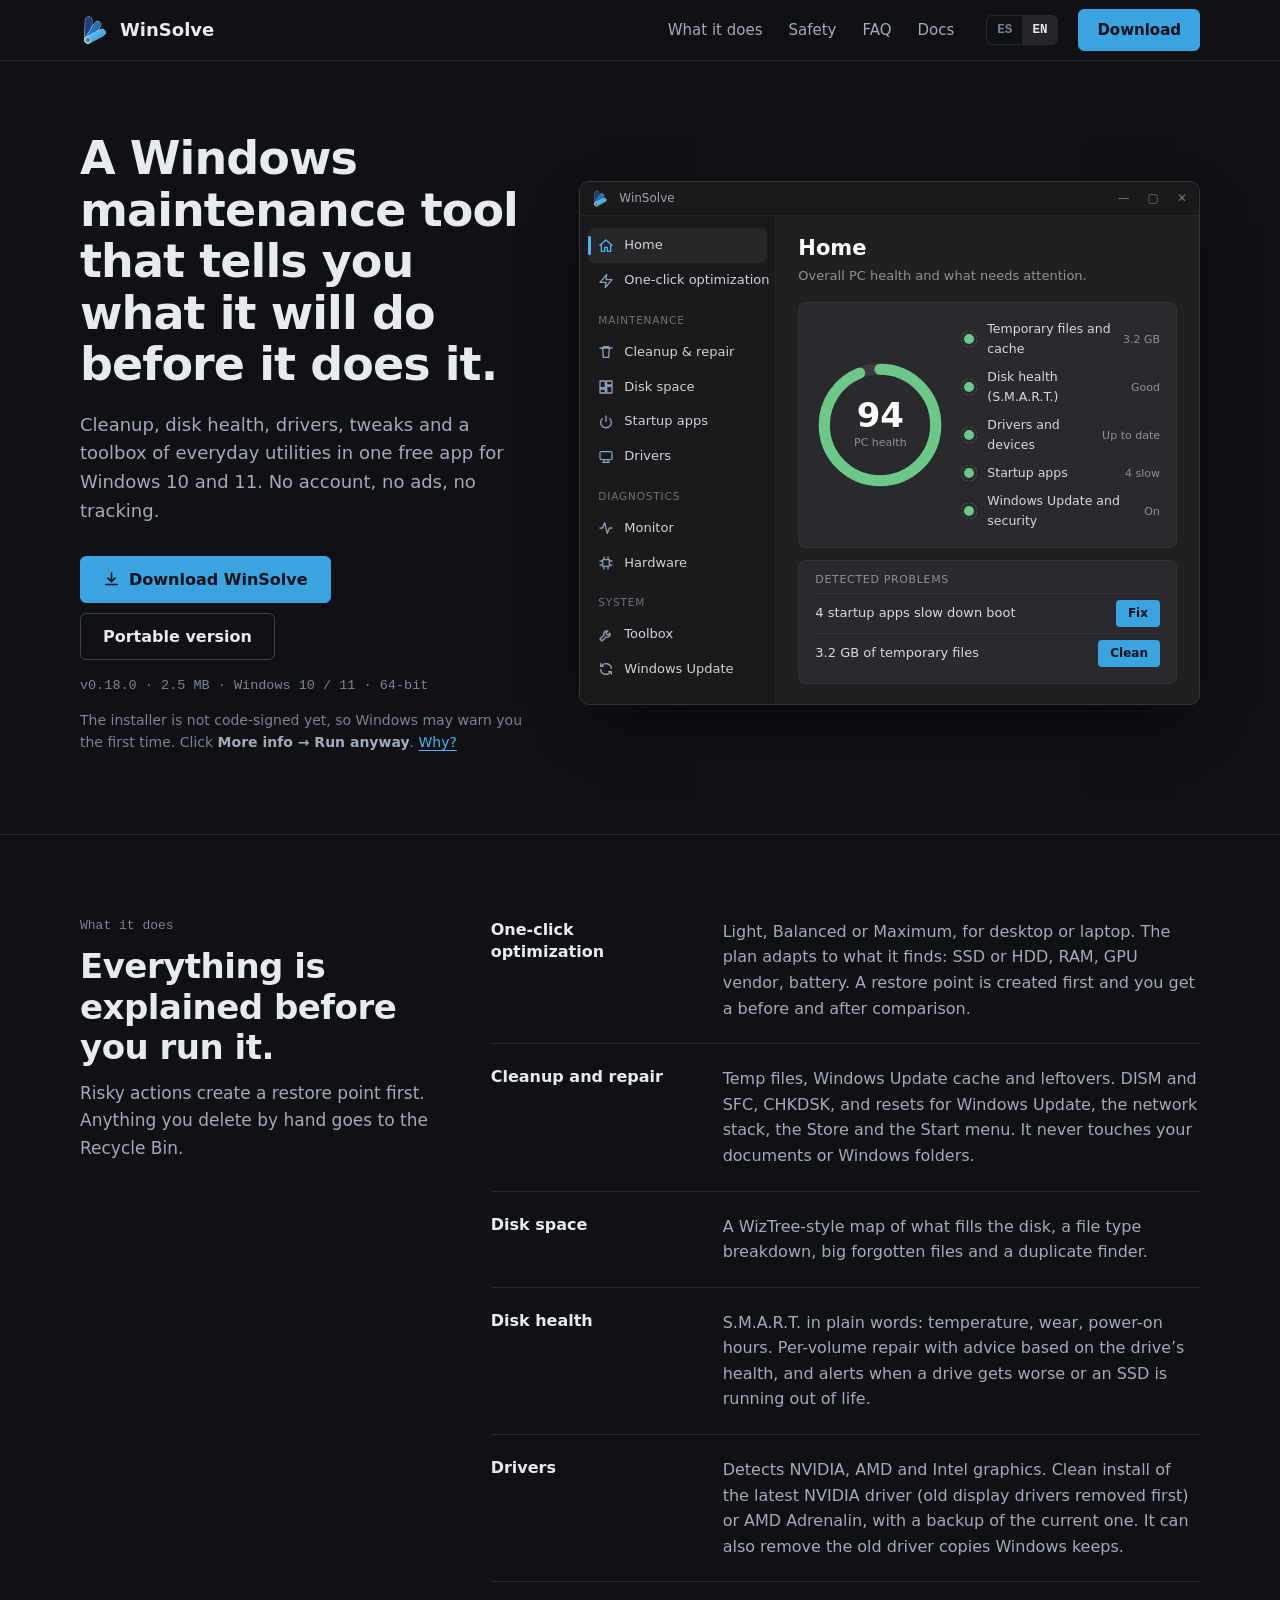
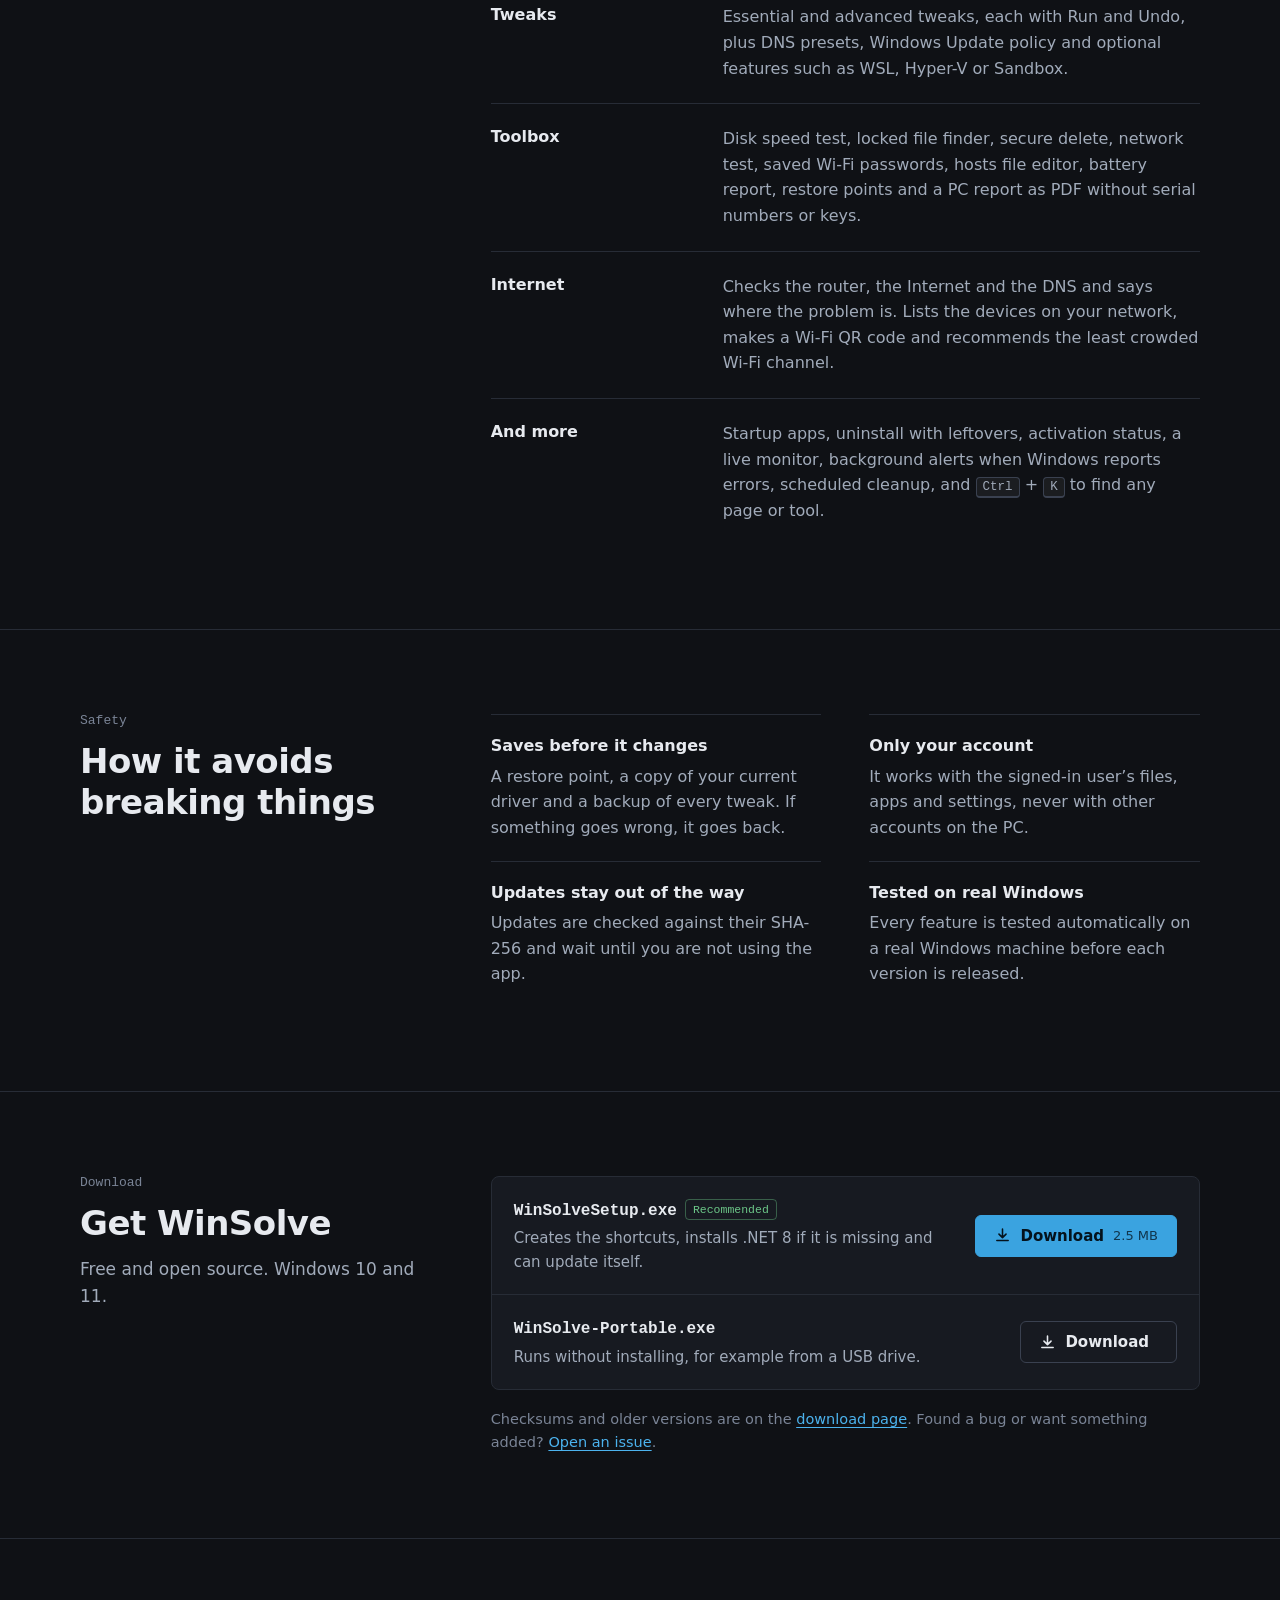
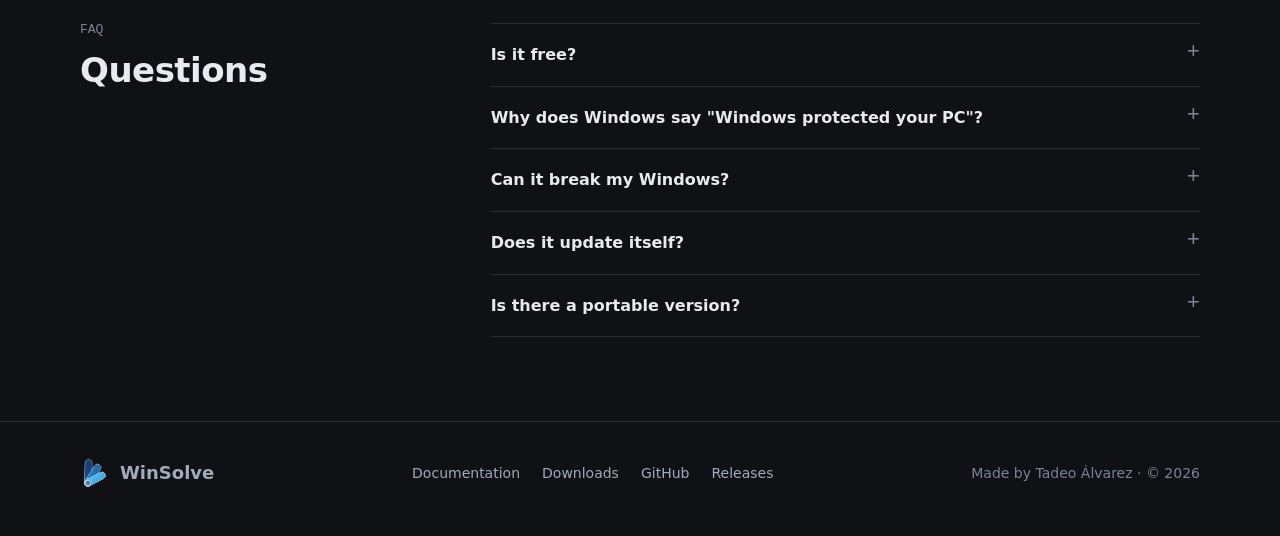
==== commit a0c2557d: "Release 0.18.0: new logo Version 0.18.0 in the app and the installer, a What's new entry in English " ====
--- a/website/index.html
+++ b/website/index.html
@@ -53,7 +53,7 @@
           <a class="btn primary big" href="https://github.com/TadeeUY/WinSolve/releases/latest/download/WinSolveSetup.exe"><svg viewBox="0 0 24 24" fill="none" stroke="currentColor" stroke-width="2.2" stroke-linecap="round" stroke-linejoin="round"><path d="M12 3v12m0 0 5-5m-5 5-5-5M4 19h16"/></svg>Descargar WinSolve</a>
           <a class="btn big" href="https://github.com/TadeeUY/WinSolve/releases/latest/download/WinSolve-Portable.exe">Versión portable</a>
         </div>
-        <p class="facts">v<span data-version>0.17.7</span> · <span data-size-setup>2,5 MB</span> · Windows 10 / 11 · 64-bit</p>
+        <p class="facts">v<span data-version>0.18.0</span> · <span data-size-setup>2,5 MB</span> · Windows 10 / 11 · 64-bit</p>
         <p class="note">El instalador todavía no tiene firma digital, así que Windows puede avisarte la primera vez. Toca <b>Más información → Ejecutar de todas formas</b>. <a class="link" href="#faq">¿Por qué?</a></p>
       </div>
 
